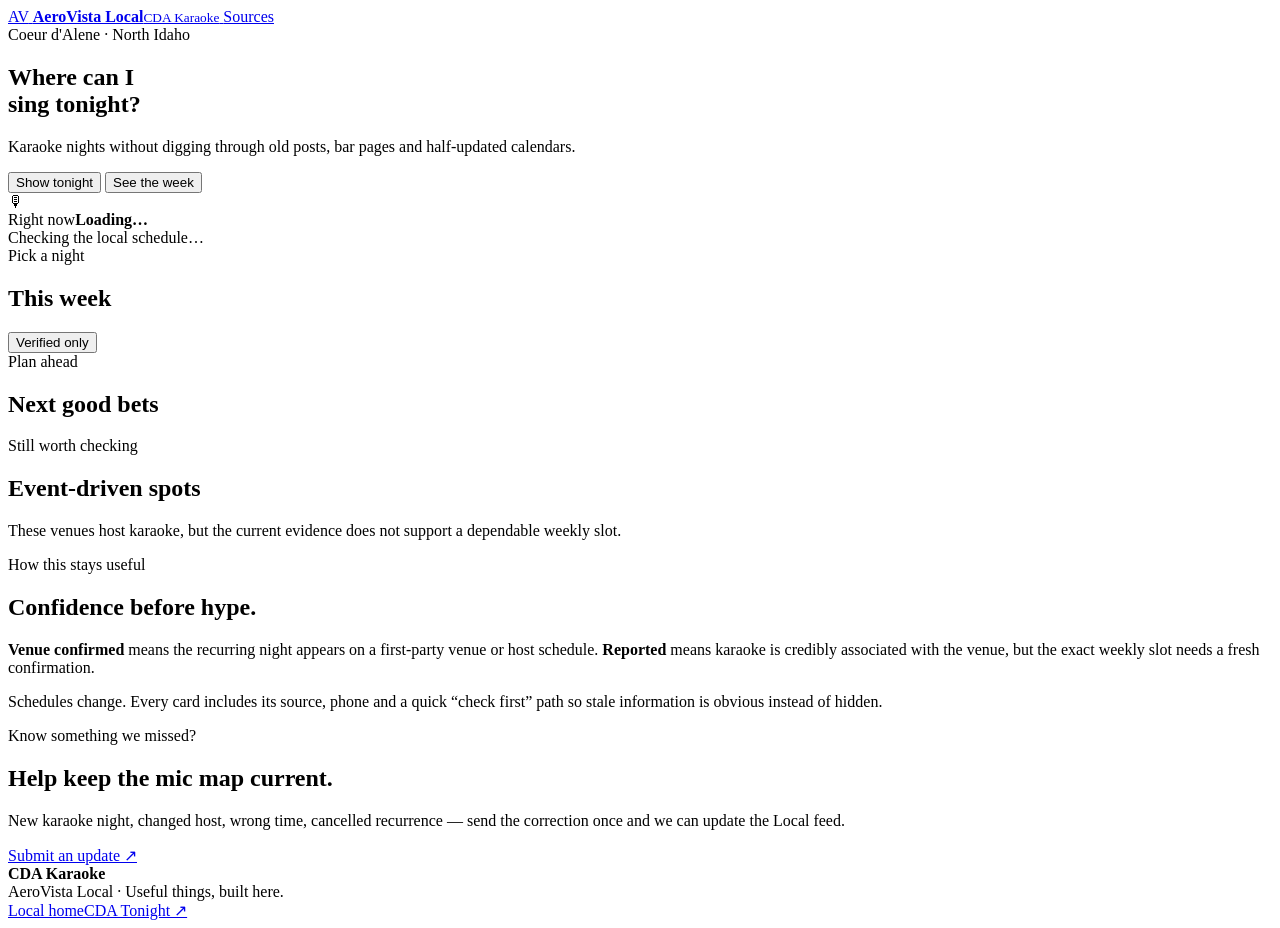
==== karaoke/index.html @ f9fd0b1c "feat(karaoke): add mobile-first app shell" ====
<!doctype html>
<html lang="en">
<head>
  <meta charset="utf-8" />
  <meta name="viewport" content="width=device-width,initial-scale=1,viewport-fit=cover" />
  <meta name="theme-color" content="#090615" />
  <meta name="description" content="CDA Karaoke — find karaoke tonight in Coeur d'Alene, with recurring nights, confidence labels and direct venue checks." />
  <meta property="og:title" content="CDA Karaoke — Find the mic tonight" />
  <meta property="og:description" content="A focused AeroVista Local guide to karaoke nights in Coeur d'Alene." />
  <meta property="og:type" content="website" />
  <link rel="manifest" href="manifest.webmanifest" />
  <link rel="icon" href="icon.svg" type="image/svg+xml" />
  <link rel="stylesheet" href="styles.css" />
  <title>CDA Karaoke — Find the mic tonight</title>
</head>
<body>
  <div class="ambient ambient-a" aria-hidden="true"></div>
  <div class="ambient ambient-b" aria-hidden="true"></div>

  <header class="topbar">
    <a class="brand" href="../" aria-label="AeroVista Local">
      <span class="brand-mark">AV</span>
      <span><strong>AeroVista Local</strong><small>CDA Karaoke</small></span>
    </a>
    <a class="quiet-link" href="#sources">Sources</a>
  </header>

  <main>
    <section class="hero">
      <div class="hero-copy">
        <div class="eyebrow"><span class="live-dot"></span> Coeur d'Alene · North Idaho</div>
        <h1>Where can I<br><span>sing tonight?</span></h1>
        <p class="lede">Karaoke nights without digging through old posts, bar pages and half-updated calendars.</p>
        <div class="hero-actions">
          <button id="jumpTonight" class="btn primary" type="button">Show tonight</button>
          <button id="jumpWeek" class="btn secondary" type="button">See the week</button>
        </div>
      </div>
      <div class="mic-stage" aria-hidden="true">
        <div class="mic-glow"></div>
        <div class="mic">🎙</div>
        <div class="stage-line"></div>
      </div>
    </section>

    <section class="status-strip" aria-live="polite">
      <div><span class="status-label">Right now</span><strong id="todayLabel">Loading…</strong></div>
      <div class="status-answer" id="todayAnswer">Checking the local schedule…</div>
    </section>

    <section class="section" id="schedule">
      <div class="section-head">
        <div><span class="eyebrow">Pick a night</span><h2>This week</h2></div>
        <button id="verifiedToggle" class="filter-toggle" type="button" aria-pressed="false">Verified only</button>
      </div>
      <div id="dayRail" class="day-rail" role="tablist" aria-label="Select a day"></div>
      <div id="selectedSummary" class="selected-summary"></div>
      <div id="eventList" class="event-list"></div>
    </section>

    <section class="section compact" id="up-next">
      <div class="section-head">
        <div><span class="eyebrow">Plan ahead</span><h2>Next good bets</h2></div>
      </div>
      <div id="nextList" class="next-grid"></div>
    </section>

    <section class="section compact">
      <div class="section-head">
        <div><span class="eyebrow">Still worth checking</span><h2>Event-driven spots</h2></div>
        <p class="section-note">These venues host karaoke, but the current evidence does not support a dependable weekly slot.</p>
      </div>
      <div id="watchList" class="watch-grid"></div>
    </section>

    <section class="trust-band" id="sources">
      <div>
        <span class="eyebrow">How this stays useful</span>
        <h2>Confidence before hype.</h2>
      </div>
      <div class="trust-copy">
        <p><strong>Venue confirmed</strong> means the recurring night appears on a first-party venue or host schedule. <strong>Reported</strong> means karaoke is credibly associated with the venue, but the exact weekly slot needs a fresh confirmation.</p>
        <p>Schedules change. Every card includes its source, phone and a quick “check first” path so stale information is obvious instead of hidden.</p>
      </div>
    </section>

    <section class="cta-band">
      <div><span class="eyebrow">Know something we missed?</span><h2>Help keep the mic map current.</h2><p>New karaoke night, changed host, wrong time, cancelled recurrence — send the correction once and we can update the Local feed.</p></div>
      <a class="btn primary" href="https://cdatonight.aerovista.us/submit" target="_blank" rel="noopener" data-umami-event="karaoke-submit-update">Submit an update ↗</a>
    </section>
  </main>

  <footer>
    <div><strong>CDA Karaoke</strong><br><span>AeroVista Local · Useful things, built here.</span></div>
    <div class="footer-links"><a href="../">Local home</a><a href="https://cdatonight.aerovista.us/" target="_blank" rel="noopener">CDA Tonight ↗</a></div>
  </footer>

  <script src="data.js"></script>
  <script src="app.js"></script>
</body>
</html>
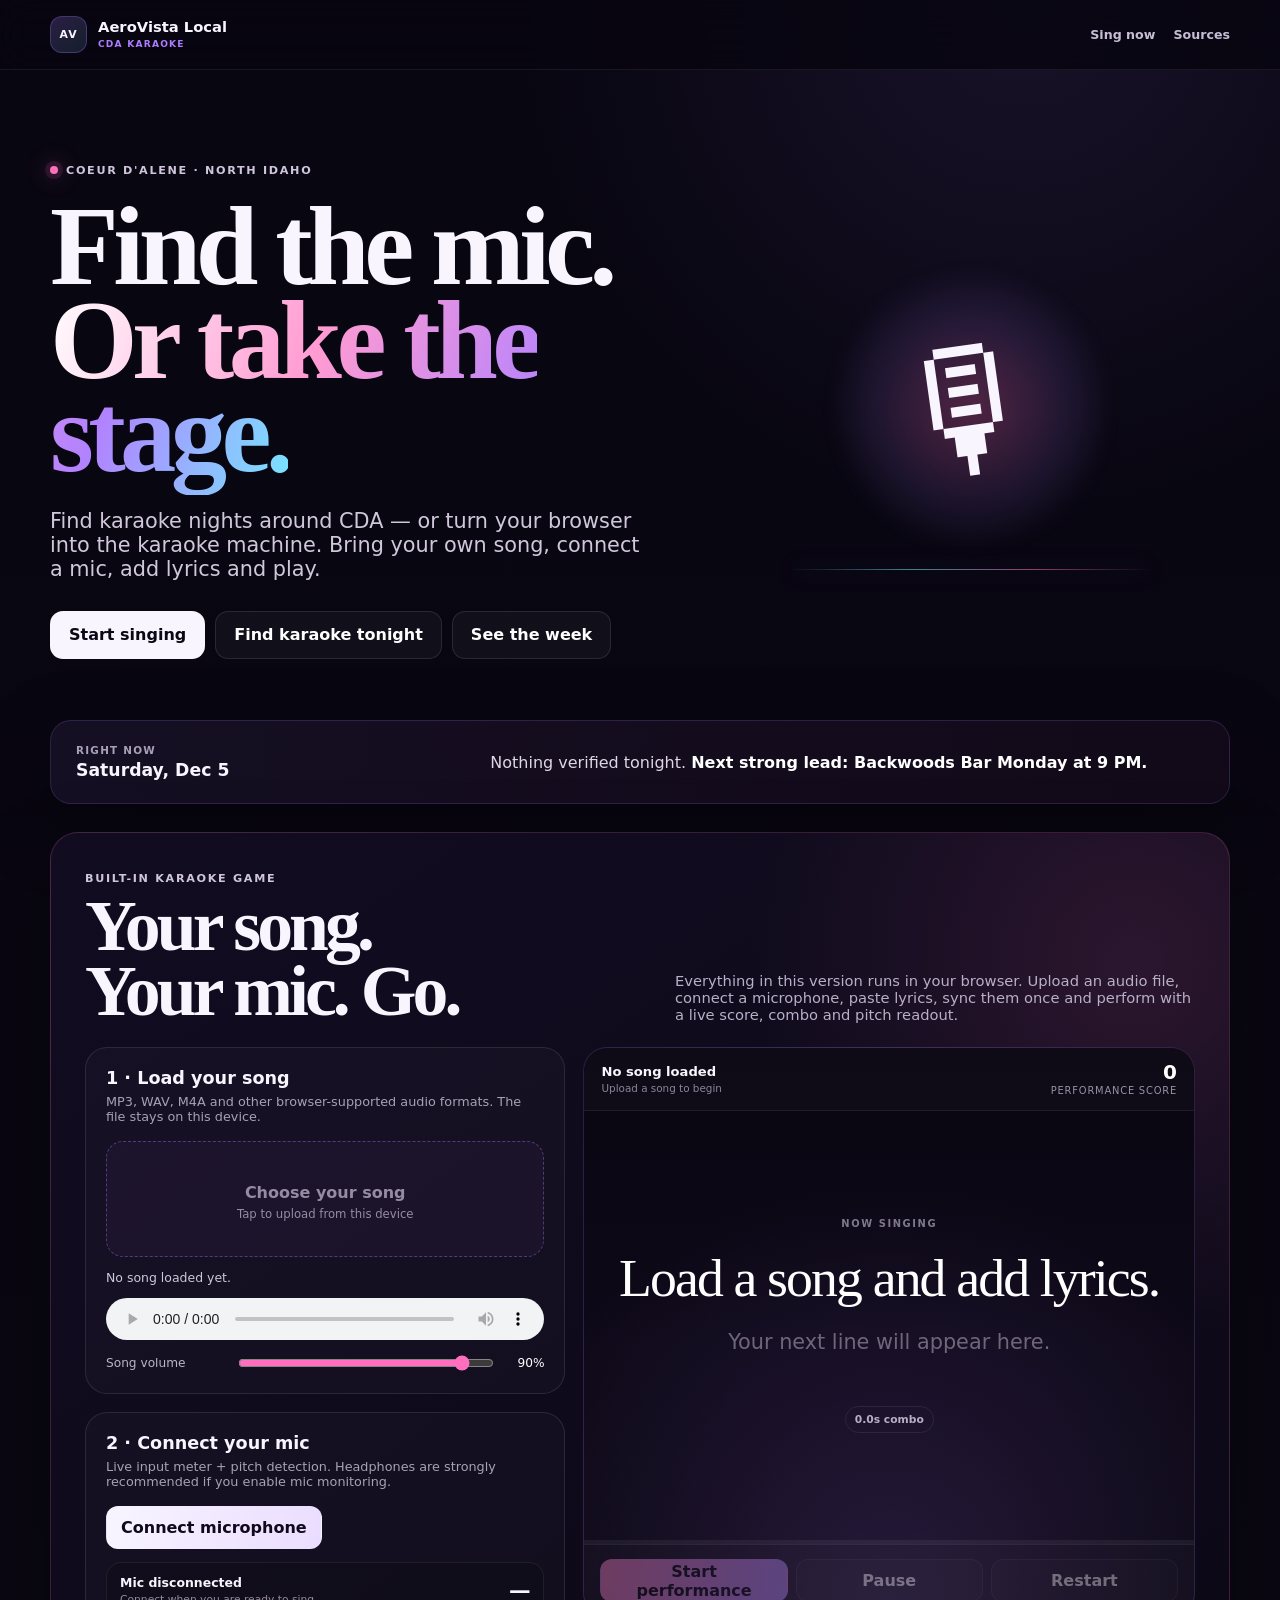
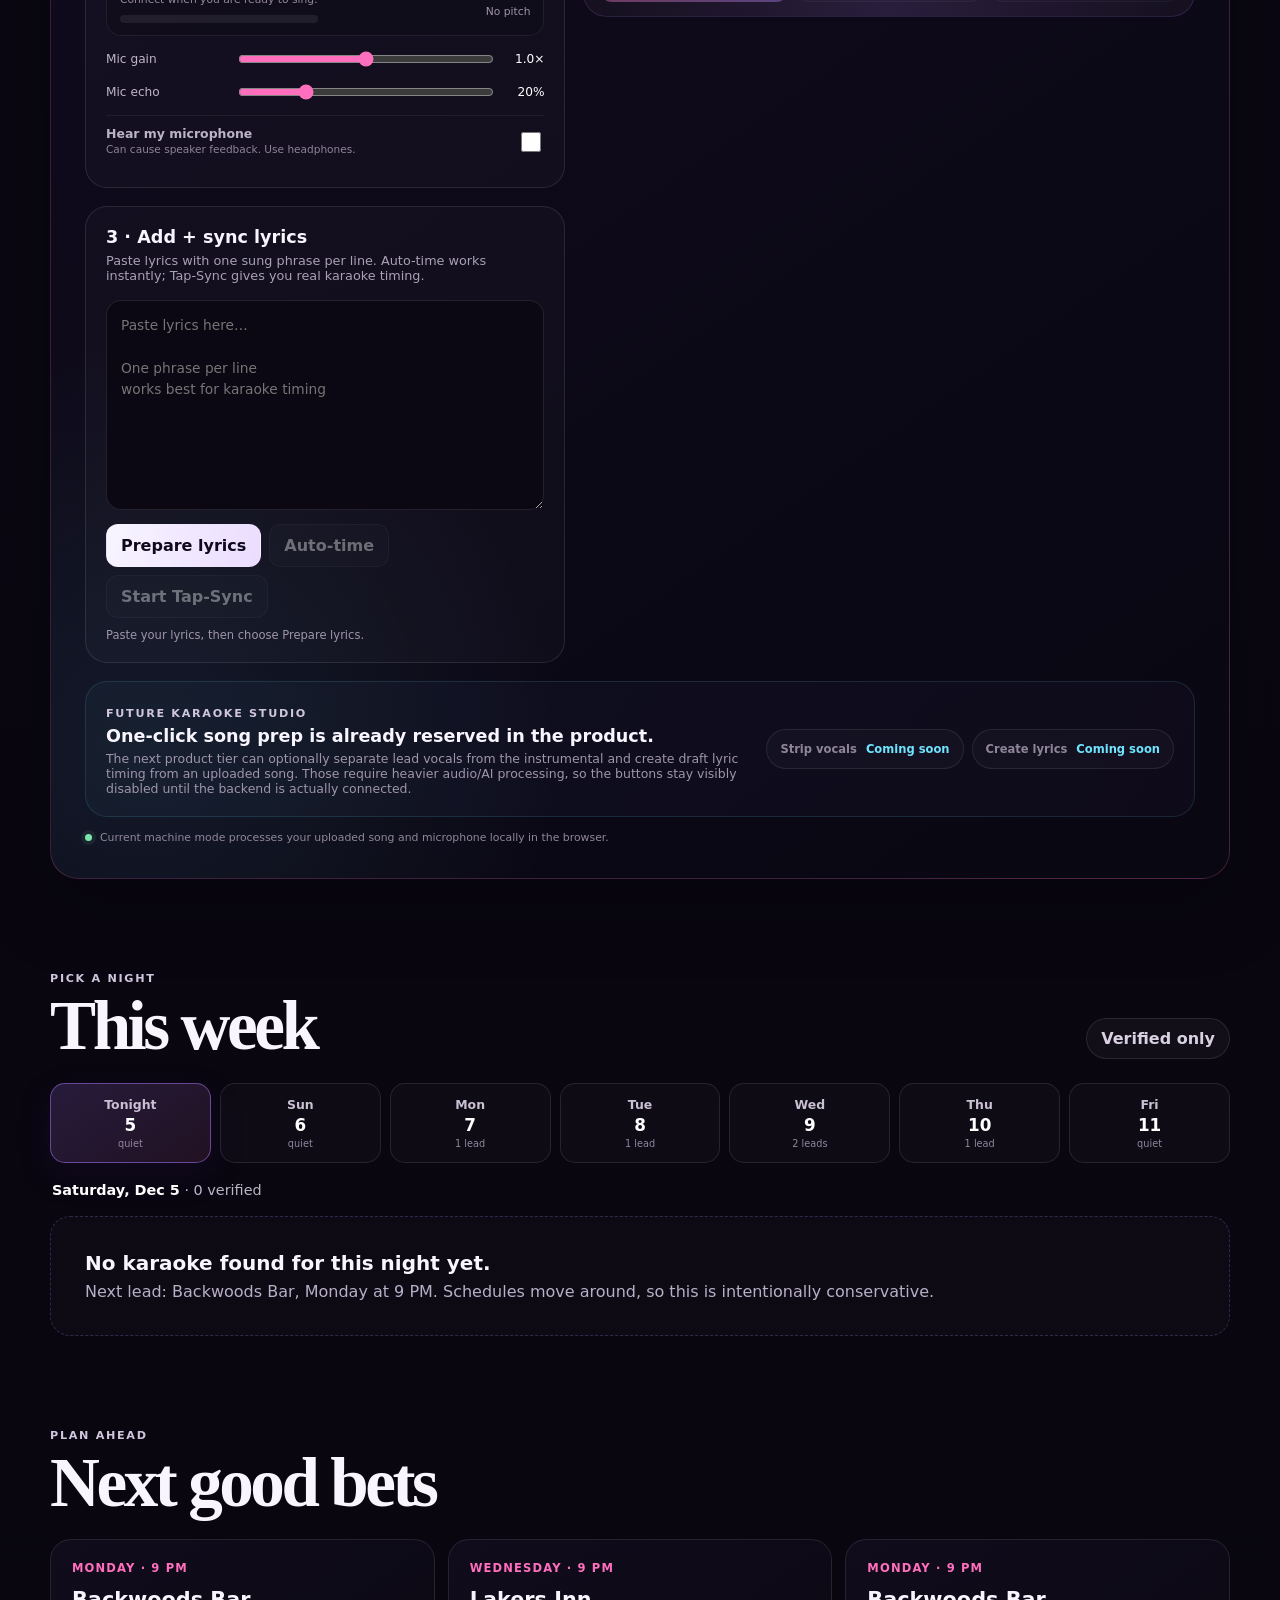
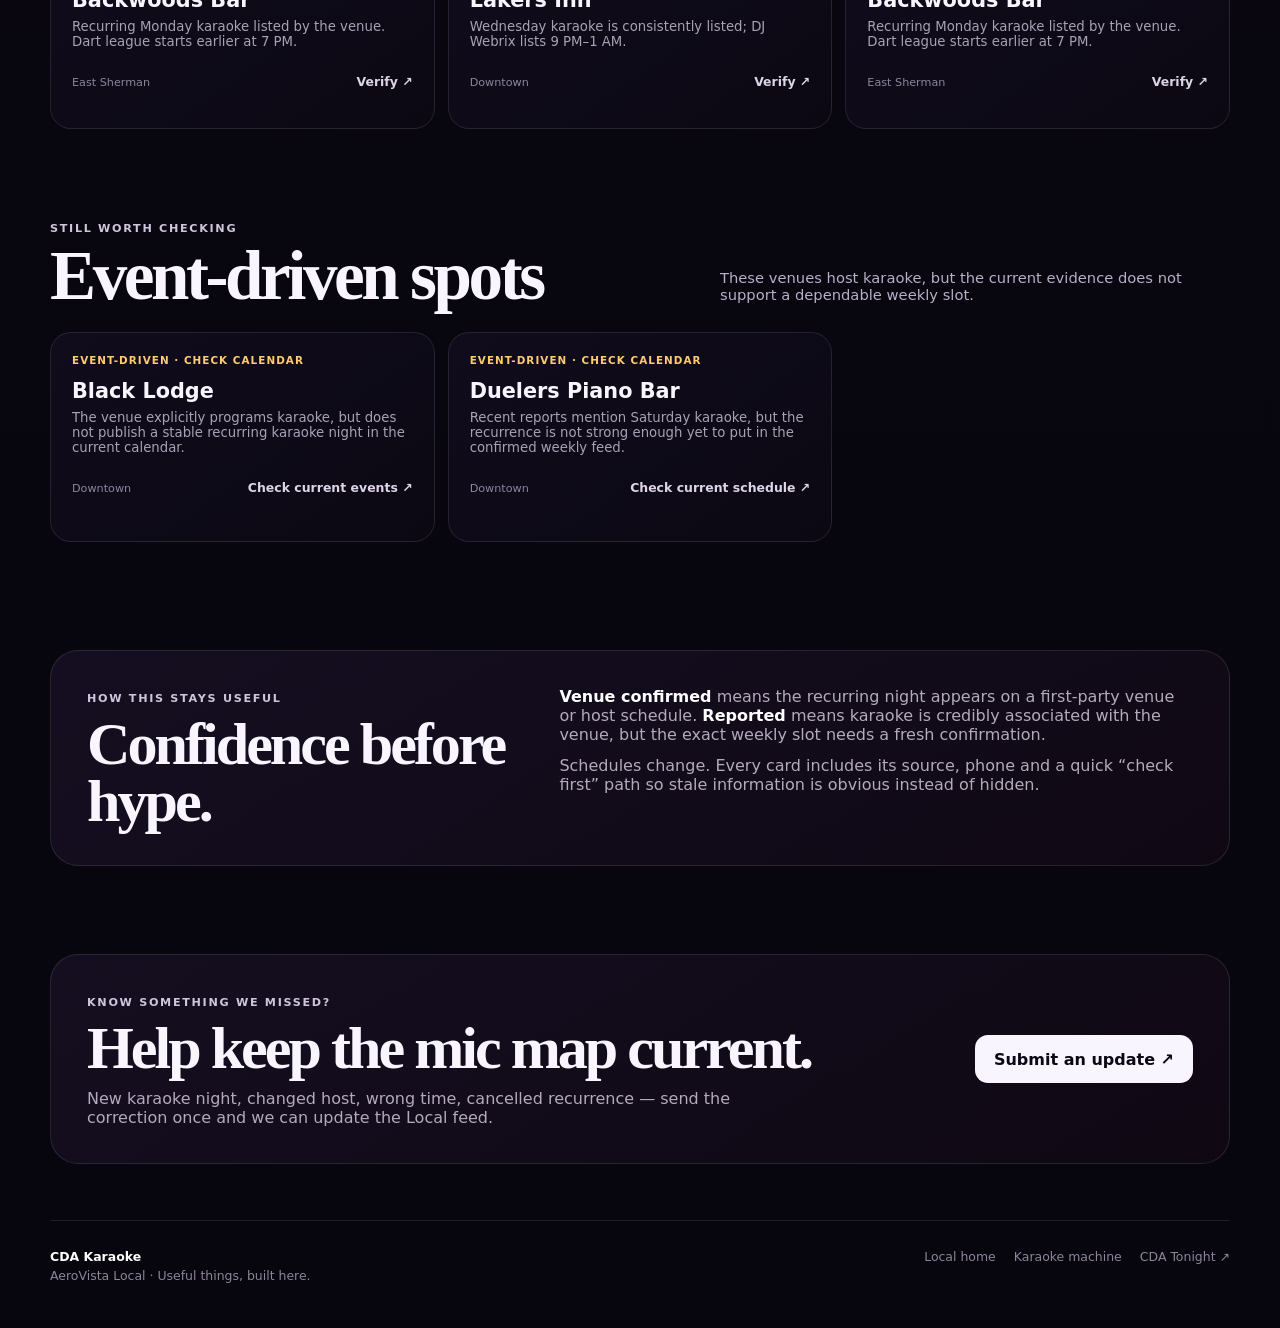
==== commit 2c18611a: "feat: upgrade CDA Karaoke with full karaoke machine game" ====
--- a/karaoke/index.html
+++ b/karaoke/index.html
@@ -4,14 +4,15 @@
   <meta charset="utf-8" />
   <meta name="viewport" content="width=device-width,initial-scale=1,viewport-fit=cover" />
   <meta name="theme-color" content="#090615" />
-  <meta name="description" content="CDA Karaoke — find karaoke tonight in Coeur d'Alene, with recurring nights, confidence labels and direct venue checks." />
-  <meta property="og:title" content="CDA Karaoke — Find the mic tonight" />
-  <meta property="og:description" content="A focused AeroVista Local guide to karaoke nights in Coeur d'Alene." />
+  <meta name="description" content="CDA Karaoke — find karaoke nights in Coeur d'Alene or run a real browser karaoke machine with mic support, your own song and synced lyrics." />
+  <meta property="og:title" content="CDA Karaoke — Find the mic or take the stage" />
+  <meta property="og:description" content="Find local karaoke nights or turn your browser into a karaoke machine with microphone support, song upload, lyrics and game scoring." />
   <meta property="og:type" content="website" />
   <link rel="manifest" href="manifest.webmanifest" />
   <link rel="icon" href="icon.svg" type="image/svg+xml" />
   <link rel="stylesheet" href="styles.css" />
-  <title>CDA Karaoke — Find the mic tonight</title>
+  <link rel="stylesheet" href="machine.css" />
+  <title>CDA Karaoke — Find the mic or take the stage</title>
 </head>
 <body>
   <div class="ambient ambient-a" aria-hidden="true"></div>
@@ -22,17 +23,18 @@
       <span class="brand-mark">AV</span>
       <span><strong>AeroVista Local</strong><small>CDA Karaoke</small></span>
     </a>
-    <a class="quiet-link" href="#sources">Sources</a>
+    <div class="footer-links"><a class="quiet-link" href="#karaokeMachine">Sing now</a><a class="quiet-link" href="#sources">Sources</a></div>
   </header>
 
   <main>
     <section class="hero">
       <div class="hero-copy">
         <div class="eyebrow"><span class="live-dot"></span> Coeur d'Alene · North Idaho</div>
-        <h1>Where can I<br><span>sing tonight?</span></h1>
-        <p class="lede">Karaoke nights without digging through old posts, bar pages and half-updated calendars.</p>
+        <h1>Find the mic.<br><span>Or take the stage.</span></h1>
+        <p class="lede">Find karaoke nights around CDA — or turn your browser into the karaoke machine. Bring your own song, connect a mic, add lyrics and play.</p>
         <div class="hero-actions">
-          <button id="jumpTonight" class="btn primary" type="button">Show tonight</button>
+          <a class="btn primary" href="#karaokeMachine" data-umami-event="karaoke-open-machine">Start singing</a>
+          <button id="jumpTonight" class="btn secondary" type="button">Find karaoke tonight</button>
           <button id="jumpWeek" class="btn secondary" type="button">See the week</button>
         </div>
       </div>
@@ -46,6 +48,92 @@
     <section class="status-strip" aria-live="polite">
       <div><span class="status-label">Right now</span><strong id="todayLabel">Loading…</strong></div>
       <div class="status-answer" id="todayAnswer">Checking the local schedule…</div>
+    </section>
+
+    <section class="machine-section" id="karaokeMachine">
+      <div class="machine-head">
+        <div><span class="eyebrow">Built-in karaoke game</span><h2>Your song.<br>Your mic. Go.</h2></div>
+        <p>Everything in this version runs in your browser. Upload an audio file, connect a microphone, paste lyrics, sync them once and perform with a live score, combo and pitch readout.</p>
+      </div>
+
+      <div class="machine-grid">
+        <section class="machine-panel" aria-labelledby="songSetupTitle">
+          <h3 id="songSetupTitle">1 · Load your song</h3>
+          <p class="panel-copy">MP3, WAV, M4A and other browser-supported audio formats. The file stays on this device.</p>
+          <div class="control-stack">
+            <label class="upload-zone">
+              <input id="songFile" type="file" accept="audio/*" />
+              <span><strong>Choose your song</strong><span>Tap to upload from this device</span></span>
+            </label>
+            <div id="songName" class="song-name">No song loaded yet.</div>
+            <audio id="karaokeAudio" class="machine-audio" controls preload="metadata"></audio>
+            <label class="range-row" for="songVolume"><span>Song volume</span><input id="songVolume" type="range" min="0" max="1" value="0.9" step="0.01" /><output id="songVolumeOut">90%</output></label>
+          </div>
+        </section>
+
+        <section class="karaoke-stage" aria-label="Karaoke stage">
+          <div class="stage-top">
+            <div class="stage-song"><strong id="stageSongName">No song loaded</strong><span id="stageSongMeta">Upload a song to begin</span></div>
+            <div class="score-box"><strong id="scoreValue">0</strong><span>performance score</span></div>
+          </div>
+          <div class="lyric-screen" aria-live="polite">
+            <div class="lyric-kicker">Now singing</div>
+            <p id="currentLyric" class="current-lyric">Load a song and add lyrics.</p>
+            <div id="nextLyric" class="next-lyric">Your next line will appear here.</div>
+            <div><span id="comboValue" class="combo-pill">0.0s combo</span></div>
+          </div>
+          <div class="stage-progress"><div id="stageProgressBar" class="stage-progress-bar"></div></div>
+          <div class="stage-controls">
+            <button id="startGame" class="machine-btn hot" type="button" disabled>Start performance</button>
+            <button id="pauseGame" class="machine-btn" type="button" disabled>Pause</button>
+            <button id="restartGame" class="machine-btn" type="button" disabled>Restart</button>
+          </div>
+        </section>
+
+        <section class="machine-panel" aria-labelledby="micSetupTitle">
+          <h3 id="micSetupTitle">2 · Connect your mic</h3>
+          <p class="panel-copy">Live input meter + pitch detection. Headphones are strongly recommended if you enable mic monitoring.</p>
+          <div class="control-stack">
+            <div class="mic-actions"><button id="micConnect" class="machine-btn primary" type="button">Connect microphone</button></div>
+            <div class="mic-status">
+              <div class="mic-status-main"><strong id="micState">Mic disconnected</strong><span id="micStateDetail">Connect when you are ready to sing.</span><div class="level-shell"><div id="micLevelBar" class="level-bar"></div></div></div>
+              <div class="pitch-readout"><strong id="pitchValue">—</strong><span id="noteValue">No pitch</span></div>
+            </div>
+            <label class="range-row" for="micGain"><span>Mic gain</span><input id="micGain" type="range" min="0" max="2" value="1" step="0.05" /><output id="micGainOut">1.0×</output></label>
+            <label class="range-row" for="echoAmount"><span>Mic echo</span><input id="echoAmount" type="range" min="0" max="0.8" value="0.2" step="0.01" /><output id="echoAmountOut">20%</output></label>
+            <label class="switch-row" for="monitorToggle"><span><strong>Hear my microphone</strong><br><span class="warning-note">Can cause speaker feedback. Use headphones.</span></span><input id="monitorToggle" type="checkbox" /></label>
+          </div>
+        </section>
+
+        <section class="machine-panel lyrics-panel" aria-labelledby="lyricsTitle">
+          <h3 id="lyricsTitle">3 · Add + sync lyrics</h3>
+          <p class="panel-copy">Paste lyrics with one sung phrase per line. Auto-time works instantly; Tap-Sync gives you real karaoke timing.</p>
+          <textarea id="lyricsInput" class="lyrics-input" spellcheck="false" placeholder="Paste lyrics here…&#10;&#10;One phrase per line&#10;works best for karaoke timing"></textarea>
+          <div class="lyrics-tools">
+            <button id="prepareLyrics" class="machine-btn primary" type="button">Prepare lyrics</button>
+            <button id="autoTimeLyrics" class="machine-btn" type="button" disabled>Auto-time</button>
+            <button id="startSync" class="machine-btn" type="button" disabled>Start Tap-Sync</button>
+          </div>
+          <div id="syncStatus" class="sync-status">Paste your lyrics, then choose Prepare lyrics.</div>
+          <div id="syncPad" class="sync-pad">
+            <div id="syncNow" class="sync-now">Waiting for lyric…</div>
+            <button id="tapSync" class="tap-btn" type="button">Tap when this line starts</button>
+          </div>
+        </section>
+      </div>
+
+      <div class="future-studio">
+        <div>
+          <span class="eyebrow">Future Karaoke Studio</span>
+          <h3>One-click song prep is already reserved in the product.</h3>
+          <p>The next product tier can optionally separate lead vocals from the instrumental and create draft lyric timing from an uploaded song. Those require heavier audio/AI processing, so the buttons stay visibly disabled until the backend is actually connected.</p>
+        </div>
+        <div class="future-actions">
+          <button class="future-chip" type="button" disabled>Strip vocals <span>Coming soon</span></button>
+          <button class="future-chip" type="button" disabled>Create lyrics <span>Coming soon</span></button>
+        </div>
+      </div>
+      <div class="privacy-line">Current machine mode processes your uploaded song and microphone locally in the browser.</div>
     </section>
 
     <section class="section" id="schedule">
@@ -74,10 +162,7 @@
     </section>
 
     <section class="trust-band" id="sources">
-      <div>
-        <span class="eyebrow">How this stays useful</span>
-        <h2>Confidence before hype.</h2>
-      </div>
+      <div><span class="eyebrow">How this stays useful</span><h2>Confidence before hype.</h2></div>
       <div class="trust-copy">
         <p><strong>Venue confirmed</strong> means the recurring night appears on a first-party venue or host schedule. <strong>Reported</strong> means karaoke is credibly associated with the venue, but the exact weekly slot needs a fresh confirmation.</p>
         <p>Schedules change. Every card includes its source, phone and a quick “check first” path so stale information is obvious instead of hidden.</p>
@@ -92,10 +177,11 @@
 
   <footer>
     <div><strong>CDA Karaoke</strong><br><span>AeroVista Local · Useful things, built here.</span></div>
-    <div class="footer-links"><a href="../">Local home</a><a href="https://cdatonight.aerovista.us/" target="_blank" rel="noopener">CDA Tonight ↗</a></div>
+    <div class="footer-links"><a href="../">Local home</a><a href="#karaokeMachine">Karaoke machine</a><a href="https://cdatonight.aerovista.us/" target="_blank" rel="noopener">CDA Tonight ↗</a></div>
   </footer>
 
   <script src="data.js"></script>
   <script src="app.js"></script>
+  <script src="machine.js"></script>
 </body>
 </html>
--- a/karaoke/styles.css
+++ b/karaoke/styles.css
@@ -0,0 +1,12 @@
+:root{
+  --bg:#080611;--panel:#100b1d;--panel2:#151025;--ink:#f8f5ff;--muted:#b8afc8;
+  --line:rgba(255,255,255,.10);--violet:#ad7cff;--pink:#ff6fbd;--cyan:#6fe4ff;
+  --green:#7be7ad;--amber:#ffcb70;--red:#ff827c;--max:1180px;--shadow:0 24px 70px rgba(0,0,0,.34)
+}
+*{box-sizing:border-box}html{scroll-behavior:smooth;background:var(--bg)}body{margin:0;color:var(--ink);background:radial-gradient(circle at 80% 0%,rgba(173,124,255,.10),transparent 32rem),linear-gradient(180deg,#080611,#0a0712 42%,#07050d);font-family:Inter,ui-sans-serif,system-ui,-apple-system,BlinkMacSystemFont,"Segoe UI",sans-serif;min-height:100vh}a{color:inherit;text-decoration:none}button{font:inherit}button,a{-webkit-tap-highlight-color:transparent}.ambient{position:fixed;pointer-events:none;filter:blur(70px);opacity:.26;z-index:-1}.ambient-a{width:340px;height:340px;border-radius:50%;background:#7e48ff;right:-110px;top:120px}.ambient-b{width:280px;height:280px;border-radius:50%;background:#ff4fa9;left:-120px;top:620px}
+.topbar{height:70px;position:sticky;top:0;z-index:50;display:flex;align-items:center;justify-content:space-between;gap:20px;padding:0 max(20px,calc((100vw - var(--max))/2));border-bottom:1px solid rgba(255,255,255,.07);background:rgba(8,6,17,.82);backdrop-filter:blur(18px)}.brand{display:flex;align-items:center;gap:11px}.brand-mark{width:37px;height:37px;border-radius:12px;display:grid;place-items:center;background:linear-gradient(145deg,rgba(173,124,255,.22),rgba(111,228,255,.12));border:1px solid rgba(173,124,255,.28);font-size:.68rem;font-weight:900;letter-spacing:.08em}.brand strong{display:block;line-height:1;font-size:.92rem}.brand small{display:block;color:var(--violet);margin-top:5px;text-transform:uppercase;letter-spacing:.13em;font-size:.57rem;font-weight:900}.quiet-link{font-size:.79rem;color:#c7bed6;font-weight:750}.quiet-link:hover{color:white}
+main,footer{width:min(calc(100% - 36px),var(--max));margin:auto}.hero{min-height:650px;display:grid;grid-template-columns:1.08fr .92fr;align-items:center;gap:54px;padding:82px 0 54px}.eyebrow{display:inline-flex;align-items:center;gap:8px;text-transform:uppercase;letter-spacing:.15em;font-size:.7rem;color:#cfc5dc;font-weight:900}.live-dot{width:8px;height:8px;border-radius:50%;background:var(--pink);box-shadow:0 0 0 5px rgba(255,111,189,.11),0 0 22px rgba(255,111,189,.8)}.hero h1,.section h2,.trust-band h2,.cta-band h2{font-family:Georgia,"Times New Roman",serif;font-weight:600;letter-spacing:-.05em}.hero h1{font-size:clamp(4.2rem,8.8vw,8.4rem);line-height:.83;margin:22px 0 28px}.hero h1 span{background:linear-gradient(110deg,#fff 0%,#ff9bd2 38%,#b282ff 72%,#77e5ff);background-clip:text;-webkit-background-clip:text;color:transparent}.lede{font-size:clamp(1.08rem,1.8vw,1.3rem);color:#d0c8da;max-width:620px;margin:0 0 30px}.hero-actions{display:flex;gap:10px;flex-wrap:wrap}.btn{min-height:48px;display:inline-flex;align-items:center;justify-content:center;padding:0 18px;border-radius:13px;font-weight:850;border:1px solid var(--line);cursor:pointer;transition:.2s transform,.2s border-color,.2s background}.btn:hover{transform:translateY(-2px)}.btn.primary{background:#f8f5ff;color:#0b0714;border-color:transparent}.btn.secondary{background:rgba(255,255,255,.04);color:white}.btn.secondary:hover{border-color:rgba(173,124,255,.5)}
+.mic-stage{min-height:430px;position:relative;display:grid;place-items:center}.mic-glow{position:absolute;width:280px;height:280px;border-radius:50%;background:radial-gradient(circle,rgba(255,111,189,.32),rgba(173,124,255,.12) 48%,transparent 72%);filter:blur(8px)}.mic{position:relative;font-size:10rem;transform:rotate(-8deg);filter:drop-shadow(0 30px 45px rgba(0,0,0,.45));animation:float 5s ease-in-out infinite}.stage-line{position:absolute;bottom:54px;width:70%;height:1px;background:linear-gradient(90deg,transparent,rgba(111,228,255,.55),rgba(255,111,189,.55),transparent);box-shadow:0 0 25px rgba(173,124,255,.4)}@keyframes float{50%{transform:translateY(-12px) rotate(-5deg)}}
+.status-strip{display:grid;grid-template-columns:.7fr 1.3fr;align-items:center;gap:30px;padding:23px 25px;border:1px solid rgba(173,124,255,.18);border-radius:21px;background:linear-gradient(100deg,rgba(173,124,255,.08),rgba(255,111,189,.04));box-shadow:var(--shadow)}.status-label{display:block;color:#a99fb9;text-transform:uppercase;letter-spacing:.12em;font-size:.65rem;font-weight:900;margin-bottom:4px}.status-strip strong{font-size:1.08rem}.status-answer{font-size:1rem;color:#ded7e5}.status-answer b{color:white}.section{padding:88px 0 20px}.section.compact{padding-top:68px}.section-head{display:flex;align-items:end;justify-content:space-between;gap:36px;margin-bottom:24px}.section h2{font-size:clamp(2.8rem,5.4vw,5rem);line-height:.93;margin:8px 0 0}.section-note{color:var(--muted);max-width:510px;margin:0 0 5px;font-size:.92rem}.filter-toggle{border:1px solid var(--line);background:rgba(255,255,255,.035);color:#d9d1e1;border-radius:999px;padding:10px 14px;font-weight:800;cursor:pointer}.filter-toggle[aria-pressed="true"]{color:#090611;background:var(--green);border-color:transparent}.day-rail{display:grid;grid-template-columns:repeat(7,1fr);gap:9px;margin:0 0 19px}.day-btn{padding:13px 8px;border:1px solid var(--line);border-radius:15px;background:rgba(255,255,255,.025);color:#c9c0d3;cursor:pointer;text-align:center;transition:.18s transform,.18s background,.18s border-color}.day-btn:hover{transform:translateY(-2px);border-color:rgba(173,124,255,.35)}.day-btn strong{display:block;font-size:.78rem}.day-btn span{display:block;font-size:1.05rem;font-weight:900;margin-top:3px;color:white}.day-btn small{display:block;font-size:.61rem;margin-top:3px;color:#91869f}.day-btn.active{background:linear-gradient(145deg,rgba(173,124,255,.18),rgba(255,111,189,.10));border-color:rgba(173,124,255,.5);box-shadow:0 12px 32px rgba(45,20,80,.22)}.selected-summary{color:#bdb4c8;margin:14px 2px 18px;font-size:.9rem}.selected-summary strong{color:white}.event-list{display:grid;gap:13px}.event-card{display:grid;grid-template-columns:118px 1fr auto;gap:23px;align-items:center;border:1px solid var(--line);border-radius:22px;padding:21px;background:linear-gradient(145deg,rgba(20,15,35,.95),rgba(11,8,20,.96));box-shadow:0 16px 38px rgba(0,0,0,.18)}.event-time{border-right:1px solid var(--line);padding-right:20px}.event-time strong{display:block;font-size:1.45rem;letter-spacing:-.03em}.event-time span{display:block;color:#9389a1;font-size:.73rem;margin-top:4px}.event-main h3{margin:0;font-size:1.35rem;letter-spacing:-.025em}.event-main .meta{color:#a99fb8;font-size:.8rem;margin:5px 0 10px}.tags{display:flex;gap:6px;flex-wrap:wrap}.tag{border:1px solid rgba(255,255,255,.09);border-radius:999px;padding:5px 8px;font-size:.65rem;color:#c9c0d4;background:rgba(255,255,255,.025)}.confidence{display:inline-flex;align-items:center;gap:6px;font-size:.66rem;font-weight:900;text-transform:uppercase;letter-spacing:.09em;margin-bottom:7px}.confidence:before{content:"";width:7px;height:7px;border-radius:50%;background:currentColor}.confidence.verified{color:var(--green)}.confidence.reported{color:var(--amber)}.event-side{display:flex;align-items:center;gap:8px}.icon-btn{width:43px;height:43px;border-radius:50%;display:grid;place-items:center;border:1px solid var(--line);background:rgba(255,255,255,.03);font-size:1rem}.icon-btn:hover{border-color:rgba(111,228,255,.42)}.details{grid-column:2 / 4;border-top:1px solid rgba(255,255,255,.07);padding-top:14px;margin-top:-4px;color:#ada4b8;font-size:.82rem;display:none}.event-card.open .details{display:grid;grid-template-columns:1.5fr 1fr;gap:22px}.details p{margin:0}.detail-links{display:flex;gap:12px;justify-content:flex-end;align-items:start;flex-wrap:wrap}.detail-links a{font-weight:800;color:#ddd3ea}.detail-links a:hover{color:white;text-decoration:underline}.empty-state{padding:34px;border:1px dashed rgba(173,124,255,.25);border-radius:20px;background:rgba(255,255,255,.018)}.empty-state strong{display:block;font-size:1.25rem;margin-bottom:7px}.empty-state p{color:var(--muted);margin:0}.next-grid,.watch-grid{display:grid;grid-template-columns:repeat(3,1fr);gap:13px}.mini-card,.watch-card{border:1px solid var(--line);border-radius:21px;padding:21px;background:linear-gradient(145deg,#100c1c,#0b0813);min-height:190px}.mini-card .when{color:var(--pink);font-weight:900;font-size:.72rem;text-transform:uppercase;letter-spacing:.1em}.mini-card h3,.watch-card h3{font-size:1.3rem;margin:13px 0 7px}.mini-card p,.watch-card p{color:#aaa1b6;font-size:.83rem;margin:0}.mini-card .mini-bottom,.watch-card .mini-bottom{display:flex;justify-content:space-between;align-items:end;gap:15px;margin-top:25px}.mini-bottom span{color:#8f849d;font-size:.7rem}.mini-bottom a{font-weight:900;font-size:.78rem;color:#ddd4e7}.watch-card{min-height:210px}.watch-card .watch-label{font-size:.65rem;text-transform:uppercase;letter-spacing:.1em;color:var(--amber);font-weight:900}.trust-band,.cta-band{margin-top:88px;border:1px solid var(--line);border-radius:28px;background:linear-gradient(145deg,rgba(173,124,255,.08),rgba(255,111,189,.035));padding:36px;display:grid;grid-template-columns:.8fr 1.2fr;gap:50px}.trust-band h2,.cta-band h2{font-size:clamp(2.5rem,4.7vw,4.3rem);line-height:.94;margin:10px 0 0}.trust-copy p,.cta-band p{color:#b4aabd;margin:0 0 12px}.trust-copy strong{color:white}.cta-band{align-items:center;margin-bottom:56px}.cta-band{grid-template-columns:1fr auto}.cta-band p{max-width:720px;margin:12px 0 0}footer{border-top:1px solid var(--line);padding:28px 0 45px;display:flex;justify-content:space-between;gap:30px;color:#8e849a;font-size:.78rem}footer strong{color:white}footer span{display:inline-block;margin-top:4px}.footer-links{display:flex;gap:18px}.footer-links a:hover{color:white}
+@media(max-width:850px){main,footer{width:min(calc(100% - 26px),var(--max))}.topbar{padding:0 15px}.hero{grid-template-columns:1fr;min-height:auto;padding:68px 0 35px}.mic-stage{position:absolute;right:3vw;top:102px;min-height:0;opacity:.16;z-index:-1}.mic{font-size:8rem}.mic-glow,.stage-line{display:none}.hero h1{font-size:clamp(4rem,18vw,6.3rem)}.status-strip{grid-template-columns:1fr;gap:11px}.section{padding-top:70px}.section-head{align-items:start}.day-rail{display:flex;overflow-x:auto;padding-bottom:5px;scrollbar-width:none}.day-rail::-webkit-scrollbar{display:none}.day-btn{min-width:76px}.event-card{grid-template-columns:90px 1fr;gap:17px}.event-side{grid-column:1 / 3;justify-content:flex-end;border-top:1px solid rgba(255,255,255,.06);padding-top:12px}.details{grid-column:1 / 3}.event-card.open .details{grid-template-columns:1fr}.detail-links{justify-content:flex-start}.next-grid,.watch-grid{grid-template-columns:1fr 1fr}.trust-band,.cta-band{grid-template-columns:1fr;gap:24px}.cta-band .btn{width:100%}}
+@media(max-width:560px){.topbar{height:64px}.hero{padding-top:55px}.hero h1{font-size:17vw}.lede{font-size:1rem}.hero-actions .btn{flex:1}.section-head{display:block}.filter-toggle{margin-top:16px}.section h2{font-size:3.25rem}.event-card{grid-template-columns:76px 1fr;padding:17px;gap:14px}.event-time{padding-right:12px}.event-time strong{font-size:1.18rem}.next-grid,.watch-grid{grid-template-columns:1fr}.trust-band,.cta-band{padding:24px}.trust-band h2,.cta-band h2{font-size:2.8rem}footer{display:block}.footer-links{margin-top:16px}}
--- a/karaoke/machine.css
+++ b/karaoke/machine.css
@@ -0,0 +1,6 @@
+.machine-section{margin-top:28px;padding:34px;border:1px solid rgba(255,111,189,.2);border-radius:28px;background:radial-gradient(circle at 92% 8%,rgba(255,111,189,.12),transparent 24rem),radial-gradient(circle at 8% 92%,rgba(111,228,255,.08),transparent 26rem),linear-gradient(145deg,rgba(18,12,33,.98),rgba(9,7,18,.99));box-shadow:var(--shadow)}
+.machine-head{display:flex;justify-content:space-between;align-items:end;gap:30px;margin-bottom:24px}.machine-head h2{font-family:Georgia,"Times New Roman",serif;font-size:clamp(2.8rem,5.6vw,5.2rem);line-height:.9;letter-spacing:-.055em;margin:8px 0 0}.machine-head p{max-width:520px;margin:0;color:var(--muted);font-size:.92rem}.machine-grid{display:grid;grid-template-columns:.88fr 1.12fr;gap:18px;align-items:start}.machine-panel{border:1px solid var(--line);border-radius:22px;background:rgba(255,255,255,.025);padding:20px;min-width:0}.machine-panel h3{margin:0 0 6px;font-size:1.1rem}.panel-copy{margin:0 0 17px;color:#a9a0b5;font-size:.8rem}.control-stack{display:grid;gap:13px}.upload-zone{position:relative;display:grid;place-items:center;min-height:116px;border:1px dashed rgba(173,124,255,.38);border-radius:17px;background:rgba(173,124,255,.045);padding:20px;text-align:center;cursor:pointer}.upload-zone:hover{border-color:rgba(255,111,189,.52)}.upload-zone input{position:absolute;inset:0;opacity:0;cursor:pointer}.upload-zone strong{display:block;font-size:1rem}.upload-zone span{display:block;color:#958ba3;font-size:.73rem;margin-top:5px}.song-name{font-size:.78rem;color:#cfc6d9;white-space:nowrap;overflow:hidden;text-overflow:ellipsis}.machine-audio{width:100%;height:42px}.range-row{display:grid;grid-template-columns:120px 1fr 42px;gap:10px;align-items:center;font-size:.76rem;color:#bdb4c8}.range-row input{width:100%;accent-color:var(--pink)}.range-row output{text-align:right;color:white;font-variant-numeric:tabular-nums}.mic-actions{display:flex;gap:9px;flex-wrap:wrap}.machine-btn{min-height:43px;border-radius:12px;border:1px solid var(--line);background:rgba(255,255,255,.035);color:white;padding:0 14px;font-weight:850;cursor:pointer}.machine-btn:hover{border-color:rgba(173,124,255,.48)}.machine-btn.primary{background:linear-gradient(110deg,#f8f5ff,#eadcff);color:#10091b;border-color:transparent}.machine-btn.hot{background:linear-gradient(110deg,#ff84c7,#b58aff);color:#12091b;border-color:transparent}.machine-btn:disabled{opacity:.38;cursor:not-allowed}.mic-status{display:flex;align-items:center;justify-content:space-between;gap:12px;border:1px solid rgba(255,255,255,.07);border-radius:15px;padding:12px 13px;background:rgba(0,0,0,.13)}.mic-status-main{min-width:0}.mic-status-main strong{display:block;font-size:.78rem}.mic-status-main span{display:block;color:#94899f;font-size:.67rem;margin-top:3px}.level-shell{height:8px;border-radius:999px;background:rgba(255,255,255,.07);overflow:hidden;margin-top:9px}.level-bar{width:0;height:100%;border-radius:inherit;background:linear-gradient(90deg,var(--cyan),var(--green),var(--pink));transition:width .08s linear}.pitch-readout{text-align:right;min-width:82px}.pitch-readout strong{display:block;font-size:1.35rem;line-height:1}.pitch-readout span{display:block;color:#9f94aa;font-size:.67rem;margin-top:3px}.switch-row{display:flex;align-items:center;justify-content:space-between;gap:14px;padding:10px 0;border-top:1px solid rgba(255,255,255,.06);font-size:.78rem;color:#bcb3c6}.switch-row input{width:20px;height:20px;accent-color:var(--pink)}.warning-note{font-size:.66rem;color:#8f839a;line-height:1.45}.lyrics-panel{grid-column:1 / 2}.lyrics-input{width:100%;min-height:210px;resize:vertical;border:1px solid var(--line);border-radius:15px;background:#0b0813;color:white;padding:14px;font:inherit;font-size:.86rem;line-height:1.55;outline:none}.lyrics-input:focus{border-color:rgba(173,124,255,.55);box-shadow:0 0 0 3px rgba(173,124,255,.08)}.lyrics-tools{display:flex;gap:8px;flex-wrap:wrap;margin-top:10px}.sync-status{margin-top:10px;color:#9f95aa;font-size:.72rem}.sync-pad{display:none;margin-top:13px;border:1px solid rgba(111,228,255,.16);border-radius:16px;padding:13px;background:rgba(111,228,255,.035)}.sync-pad.active{display:block}.sync-now{font-size:.76rem;color:#b9afc3;margin-bottom:9px}.sync-now strong{color:white}.tap-btn{width:100%;min-height:72px;border:1px solid rgba(111,228,255,.38);border-radius:15px;background:linear-gradient(110deg,rgba(111,228,255,.12),rgba(255,111,189,.1));color:white;font-weight:900;font-size:1.05rem;cursor:pointer}.tap-btn:active{transform:scale(.99)}
+.karaoke-stage{grid-column:2 / 3;grid-row:1 / span 2;min-height:570px;display:flex;flex-direction:column;border:1px solid rgba(173,124,255,.2);border-radius:24px;overflow:hidden;background:radial-gradient(circle at 50% 100%,rgba(173,124,255,.18),transparent 27rem),linear-gradient(180deg,#090611,#0d0817 52%,#08050e)}.stage-top{display:flex;justify-content:space-between;gap:16px;align-items:center;padding:14px 17px;border-bottom:1px solid rgba(255,255,255,.07);background:rgba(255,255,255,.02)}.stage-song{min-width:0}.stage-song strong{display:block;white-space:nowrap;overflow:hidden;text-overflow:ellipsis;font-size:.82rem}.stage-song span{display:block;color:#8f849b;font-size:.65rem;margin-top:3px}.score-box{text-align:right}.score-box strong{display:block;font-size:1.25rem;line-height:1;color:#fff}.score-box span{display:block;color:#9a8fa6;font-size:.62rem;text-transform:uppercase;letter-spacing:.08em;margin-top:3px}.lyric-screen{flex:1;display:grid;align-content:center;gap:22px;padding:48px 34px;text-align:center;position:relative}.lyric-kicker{text-transform:uppercase;letter-spacing:.16em;color:#81778c;font-weight:900;font-size:.62rem}.current-lyric{font-family:Georgia,"Times New Roman",serif;font-size:clamp(2rem,4.2vw,4.2rem);line-height:1.02;letter-spacing:-.035em;margin:0;color:#fff;text-wrap:balance}.current-lyric.active{background:linear-gradient(110deg,#fff,#ff9bd2 45%,#8ce8ff);background-clip:text;-webkit-background-clip:text;color:transparent}.next-lyric{font-size:clamp(1rem,1.8vw,1.3rem);line-height:1.35;color:#6f6679;min-height:2.7em}.stage-progress{height:4px;background:rgba(255,255,255,.06);overflow:hidden}.stage-progress-bar{height:100%;width:0;background:linear-gradient(90deg,var(--pink),var(--violet),var(--cyan));transition:width .12s linear}.stage-controls{display:flex;gap:8px;flex-wrap:wrap;padding:14px 16px;border-top:1px solid rgba(255,255,255,.07);background:rgba(255,255,255,.015)}.stage-controls .machine-btn{flex:1;min-width:110px}.combo-pill{display:inline-flex;align-items:center;gap:6px;border:1px solid rgba(255,255,255,.08);border-radius:999px;padding:6px 9px;color:#b9afc5;font-size:.67rem;font-weight:900}.combo-pill.hot{color:#ffb5db;border-color:rgba(255,111,189,.26);background:rgba(255,111,189,.06)}
+.future-studio{margin-top:18px;border:1px solid rgba(111,228,255,.13);border-radius:22px;padding:20px;background:linear-gradient(120deg,rgba(111,228,255,.035),rgba(173,124,255,.035));display:grid;grid-template-columns:1fr auto;gap:20px;align-items:center}.future-studio h3{margin:5px 0 5px;font-size:1.1rem}.future-studio p{margin:0;color:#9f95aa;font-size:.78rem;max-width:690px}.future-actions{display:flex;gap:8px;flex-wrap:wrap}.future-chip{min-height:40px;border-radius:999px;border:1px solid rgba(255,255,255,.09);padding:0 13px;background:rgba(255,255,255,.025);color:#8f8599;font-weight:800;font-size:.72rem}.future-chip:disabled{cursor:not-allowed}.future-chip span{color:var(--cyan);margin-left:5px}.privacy-line{display:flex;align-items:center;gap:8px;margin-top:14px;color:#91869c;font-size:.68rem}.privacy-line:before{content:"";width:7px;height:7px;border-radius:50%;background:var(--green);box-shadow:0 0 0 4px rgba(123,231,173,.08)}
+@media(max-width:900px){.machine-section{padding:25px}.machine-head{display:block}.machine-head p{margin-top:14px}.machine-grid{grid-template-columns:1fr}.karaoke-stage{grid-column:1;grid-row:auto;min-height:500px}.lyrics-panel{grid-column:1}.future-studio{grid-template-columns:1fr}.future-actions{justify-content:flex-start}}
+@media(max-width:560px){.machine-section{padding:18px;border-radius:22px}.machine-panel{padding:15px}.range-row{grid-template-columns:92px 1fr 36px}.lyric-screen{padding:36px 18px}.current-lyric{font-size:2.25rem}.stage-controls .machine-btn{min-width:100%}.future-actions{display:grid}.future-chip{width:100%}}
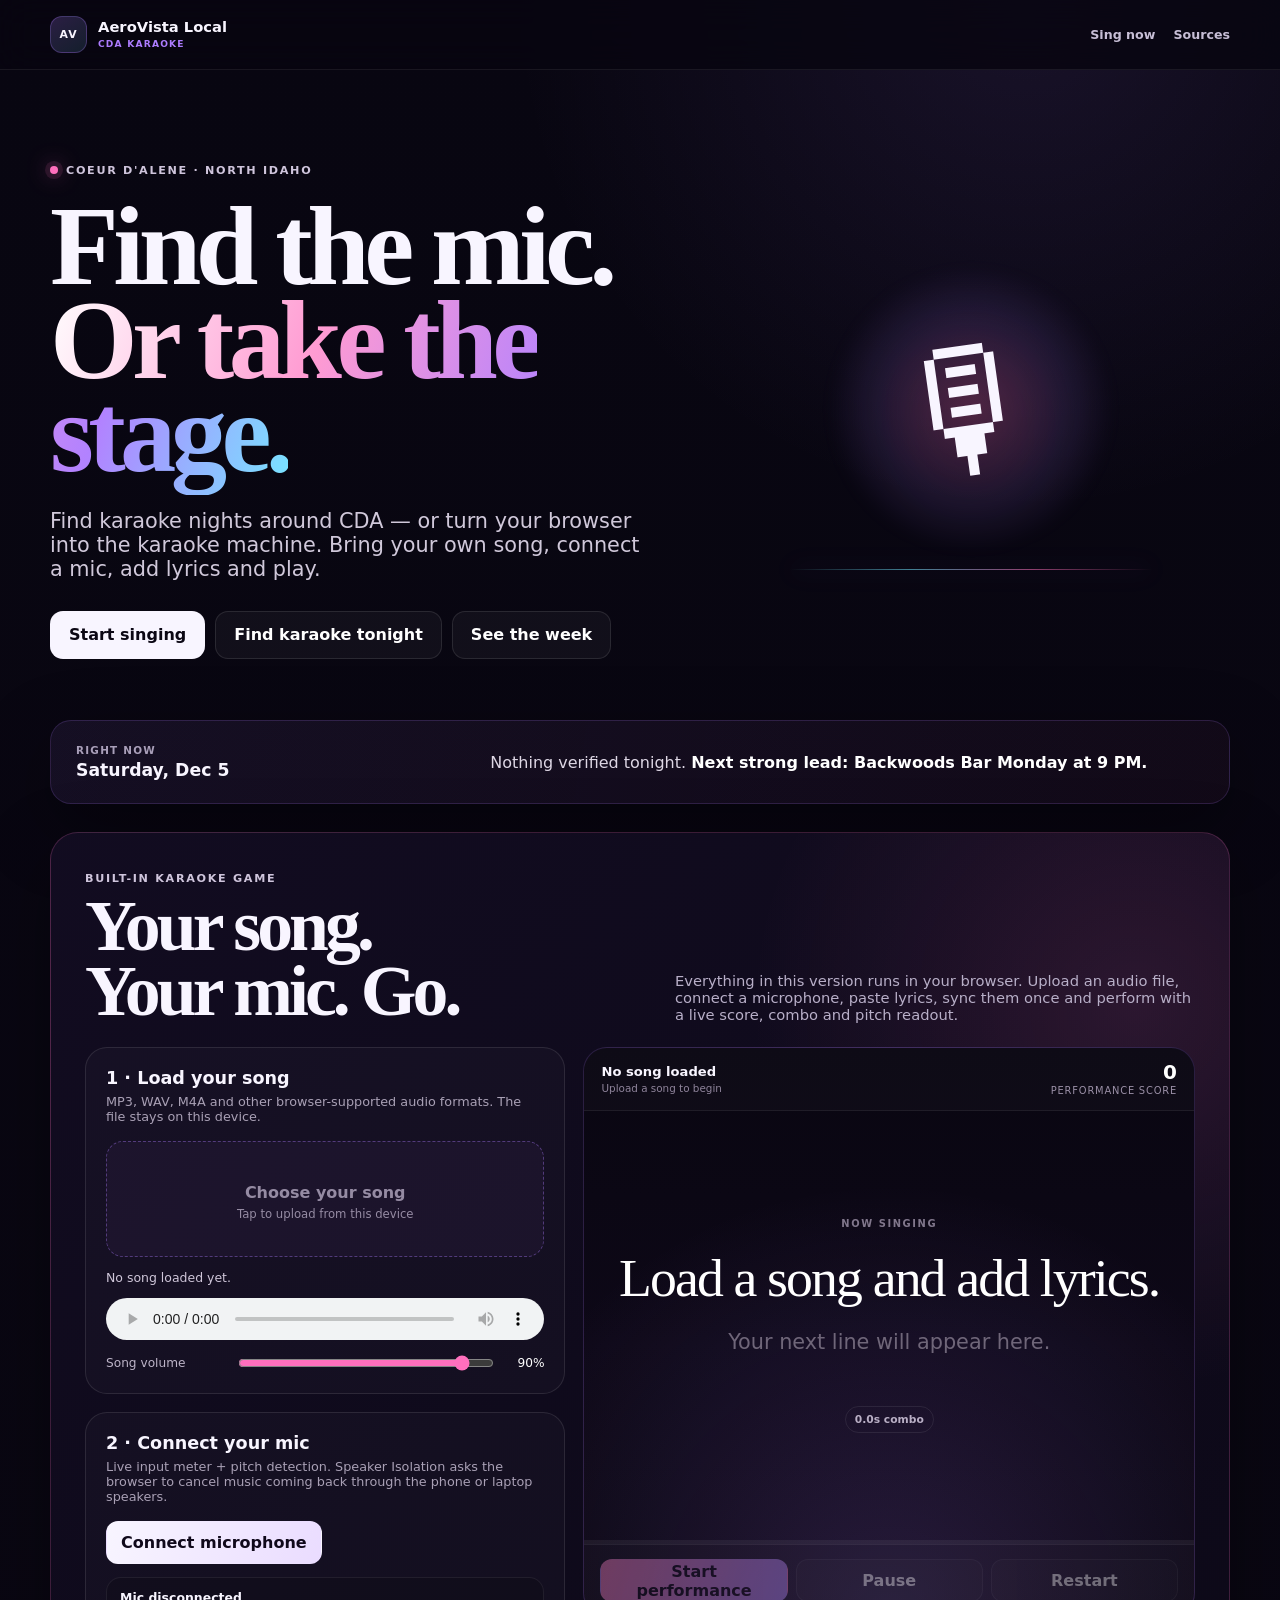
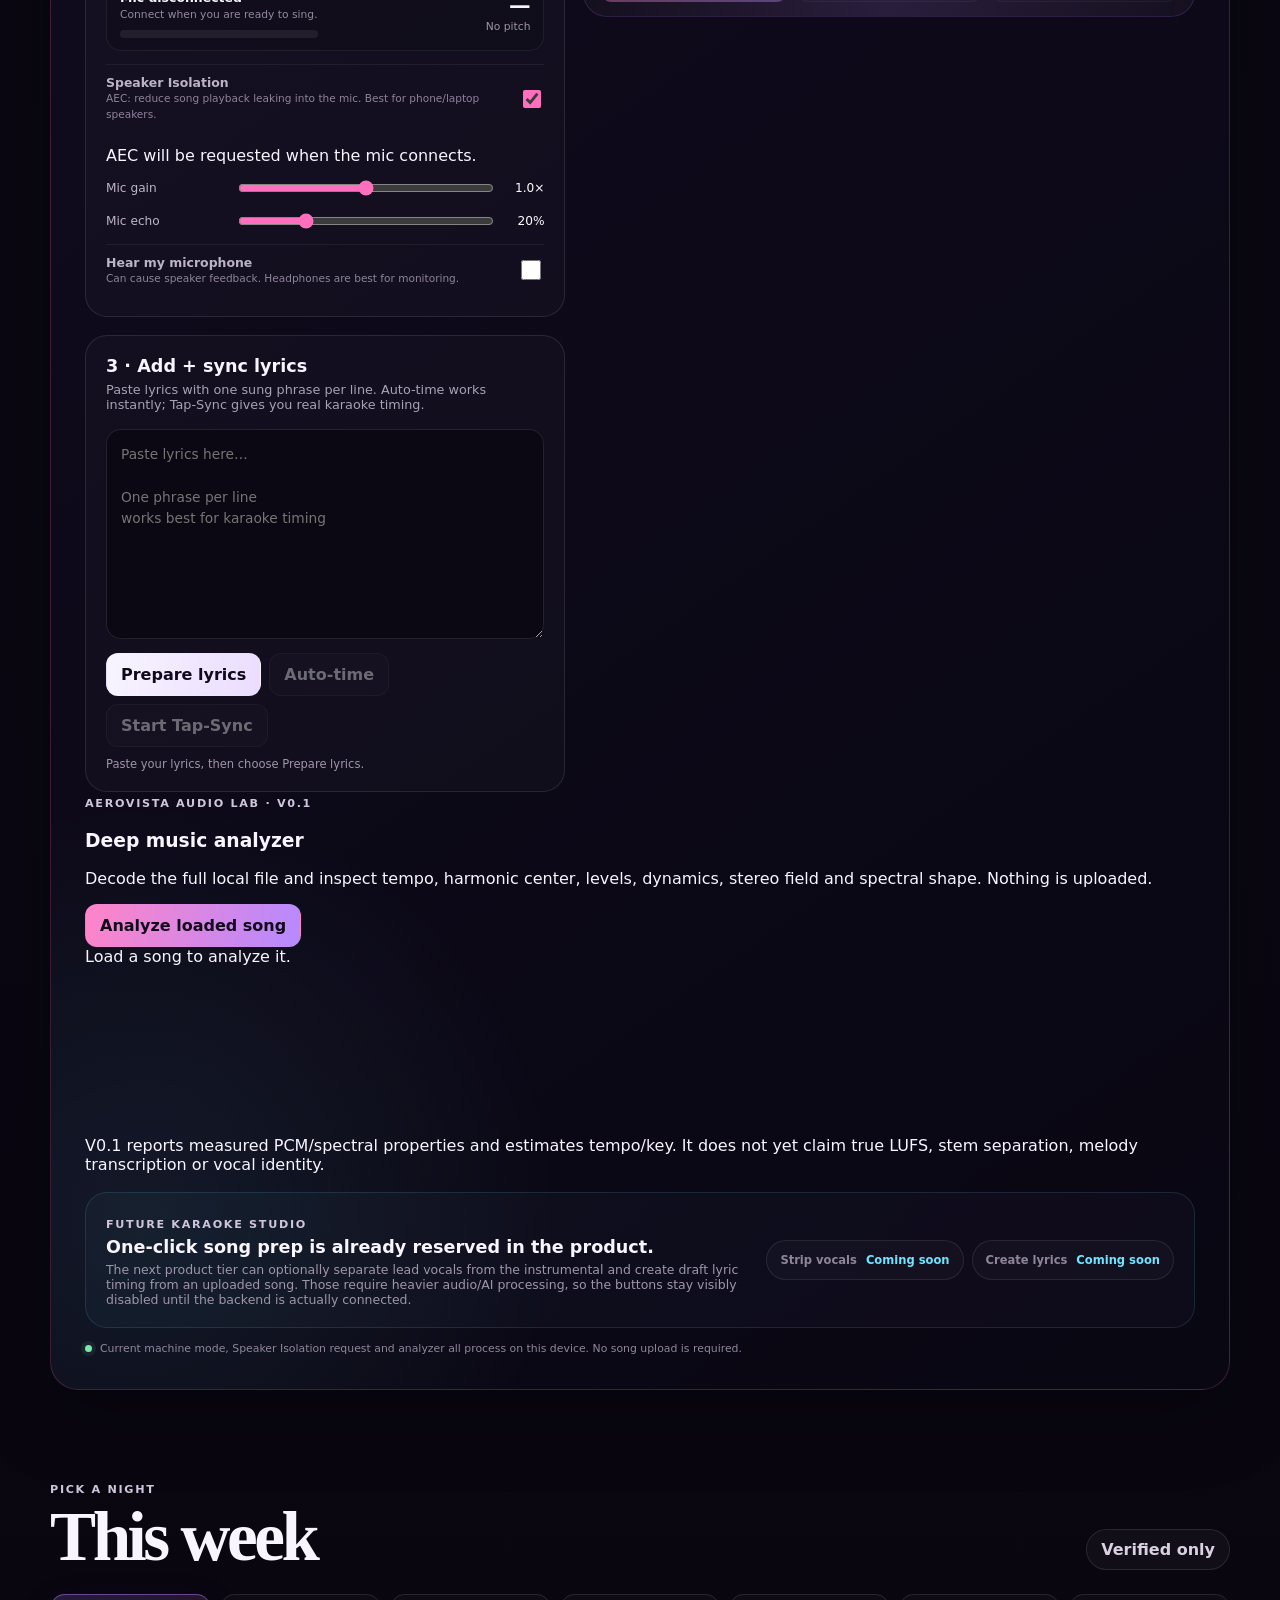
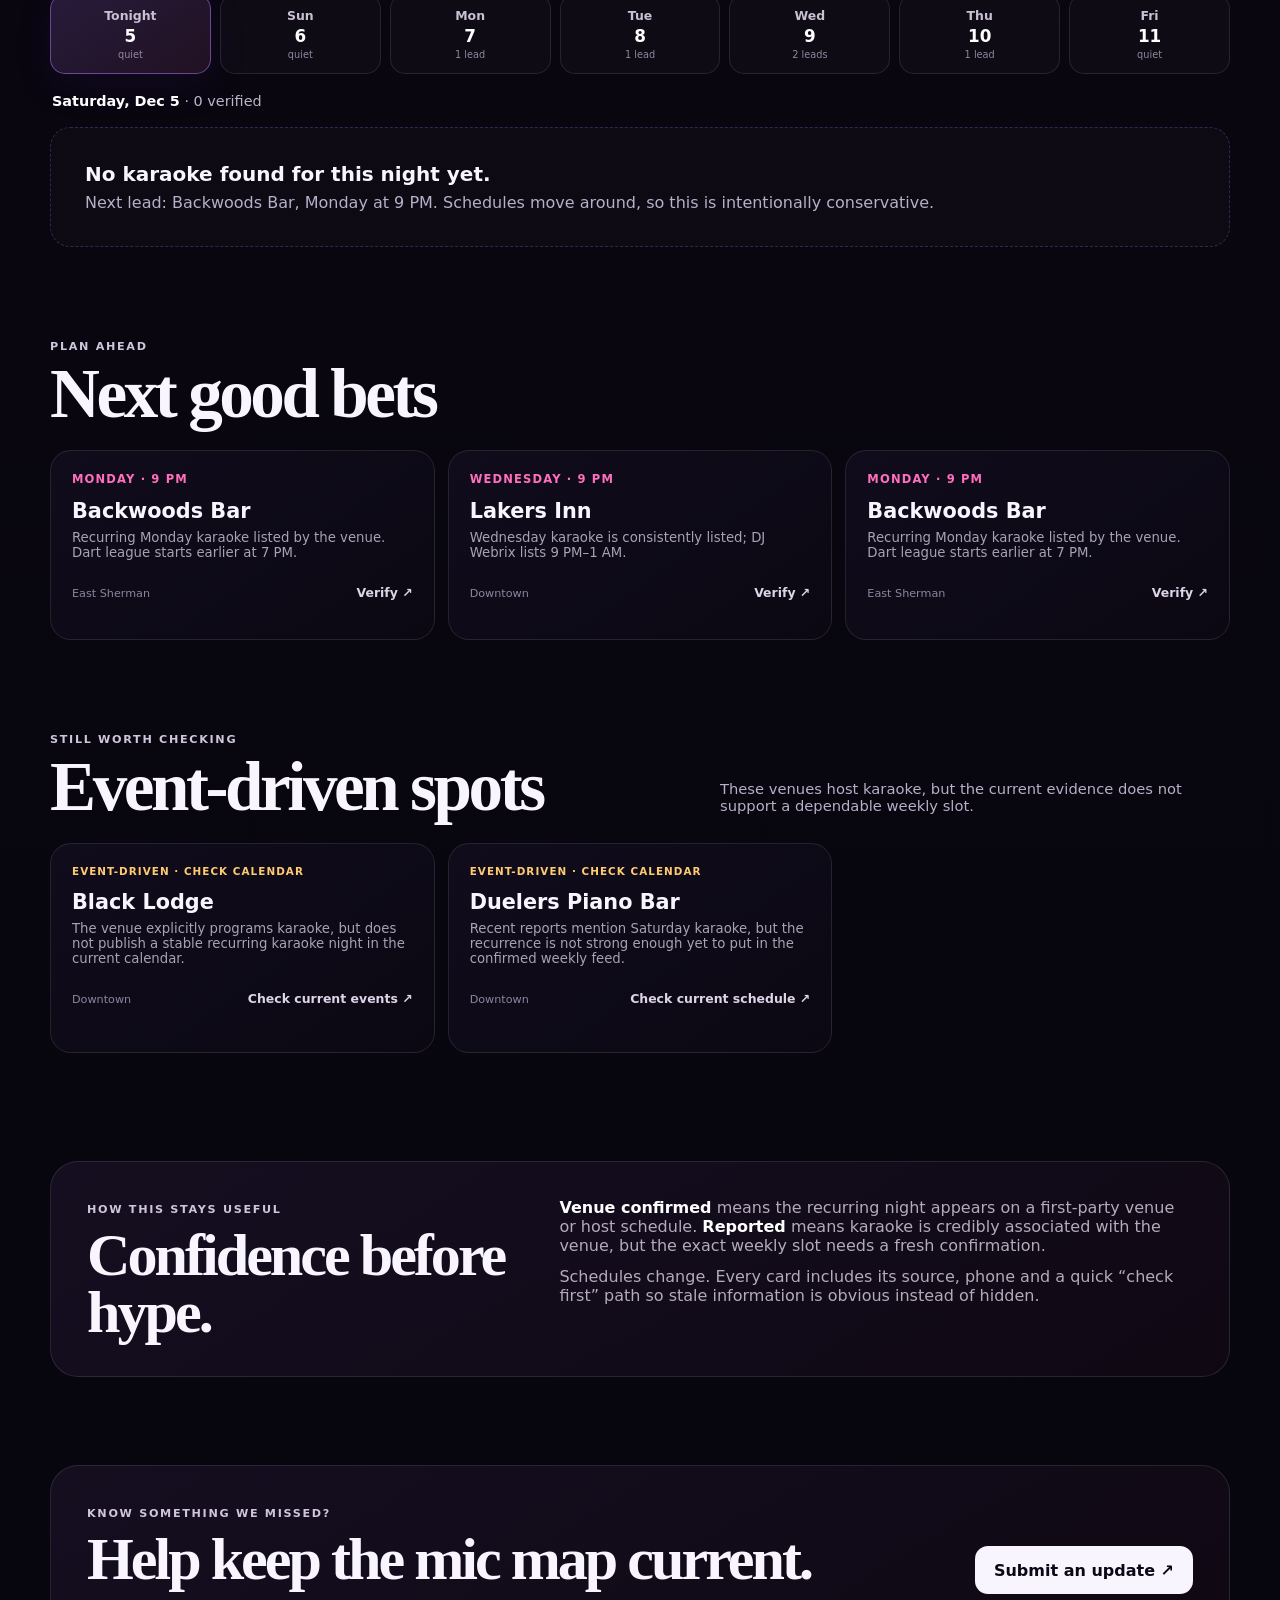
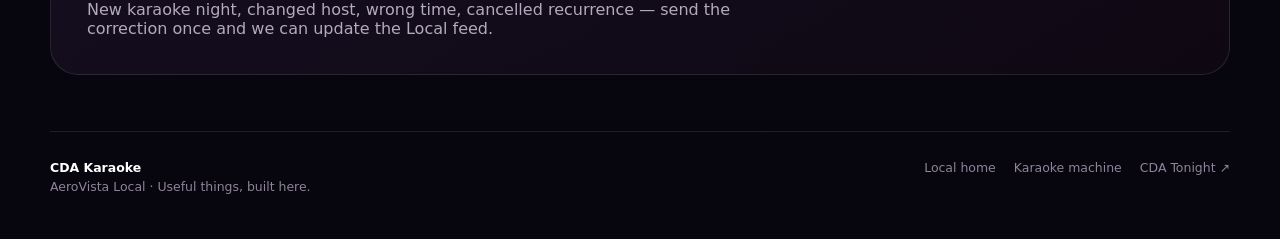
==== commit bdbdd095: "feat: add speaker isolation controls and deep music analyzer UI" ====
--- a/karaoke/index.html
+++ b/karaoke/index.html
@@ -92,16 +92,18 @@
 
         <section class="machine-panel" aria-labelledby="micSetupTitle">
           <h3 id="micSetupTitle">2 · Connect your mic</h3>
-          <p class="panel-copy">Live input meter + pitch detection. Headphones are strongly recommended if you enable mic monitoring.</p>
+          <p class="panel-copy">Live input meter + pitch detection. Speaker Isolation asks the browser to cancel music coming back through the phone or laptop speakers.</p>
           <div class="control-stack">
             <div class="mic-actions"><button id="micConnect" class="machine-btn primary" type="button">Connect microphone</button></div>
             <div class="mic-status">
               <div class="mic-status-main"><strong id="micState">Mic disconnected</strong><span id="micStateDetail">Connect when you are ready to sing.</span><div class="level-shell"><div id="micLevelBar" class="level-bar"></div></div></div>
               <div class="pitch-readout"><strong id="pitchValue">—</strong><span id="noteValue">No pitch</span></div>
             </div>
+            <label class="switch-row" for="speakerIsolation"><span><strong>Speaker Isolation</strong><br><span class="warning-note">AEC: reduce song playback leaking into the mic. Best for phone/laptop speakers.</span></span><input id="speakerIsolation" type="checkbox" checked /></label>
+            <div id="aecStatus" class="aec-status">AEC will be requested when the mic connects.</div>
             <label class="range-row" for="micGain"><span>Mic gain</span><input id="micGain" type="range" min="0" max="2" value="1" step="0.05" /><output id="micGainOut">1.0×</output></label>
             <label class="range-row" for="echoAmount"><span>Mic echo</span><input id="echoAmount" type="range" min="0" max="0.8" value="0.2" step="0.01" /><output id="echoAmountOut">20%</output></label>
-            <label class="switch-row" for="monitorToggle"><span><strong>Hear my microphone</strong><br><span class="warning-note">Can cause speaker feedback. Use headphones.</span></span><input id="monitorToggle" type="checkbox" /></label>
+            <label class="switch-row" for="monitorToggle"><span><strong>Hear my microphone</strong><br><span class="warning-note">Can cause speaker feedback. Headphones are best for monitoring.</span></span><input id="monitorToggle" type="checkbox" /></label>
           </div>
         </section>
 
@@ -122,6 +124,18 @@
         </section>
       </div>
 
+      <section class="analyzer-panel" id="musicAnalyzer" aria-labelledby="analyzerTitle">
+        <div class="analyzer-head">
+          <div><span class="eyebrow">AeroVista Audio Lab · V0.1</span><h3 id="analyzerTitle">Deep music analyzer</h3><p>Decode the full local file and inspect tempo, harmonic center, levels, dynamics, stereo field and spectral shape. Nothing is uploaded.</p></div>
+          <button id="analyzeSong" class="machine-btn hot" type="button">Analyze loaded song</button>
+        </div>
+        <div id="analyzeStatus" class="analyze-status" aria-live="polite">Load a song to analyze it.</div>
+        <canvas id="analysisCanvas" class="analysis-canvas" aria-label="Song energy timeline"></canvas>
+        <div id="analysisResults" class="analysis-grid"></div>
+        <div id="analysisReadiness" class="analysis-readiness"></div>
+        <p class="analysis-note">V0.1 reports measured PCM/spectral properties and estimates tempo/key. It does not yet claim true LUFS, stem separation, melody transcription or vocal identity.</p>
+      </section>
+
       <div class="future-studio">
         <div>
           <span class="eyebrow">Future Karaoke Studio</span>
@@ -133,7 +147,7 @@
           <button class="future-chip" type="button" disabled>Create lyrics <span>Coming soon</span></button>
         </div>
       </div>
-      <div class="privacy-line">Current machine mode processes your uploaded song and microphone locally in the browser.</div>
+      <div class="privacy-line">Current machine mode, Speaker Isolation request and analyzer all process on this device. No song upload is required.</div>
     </section>
 
     <section class="section" id="schedule">
@@ -183,5 +197,6 @@
   <script src="data.js"></script>
   <script src="app.js"></script>
   <script src="machine.js"></script>
+  <script src="analyzer.js"></script>
 </body>
-</html>
+</html>
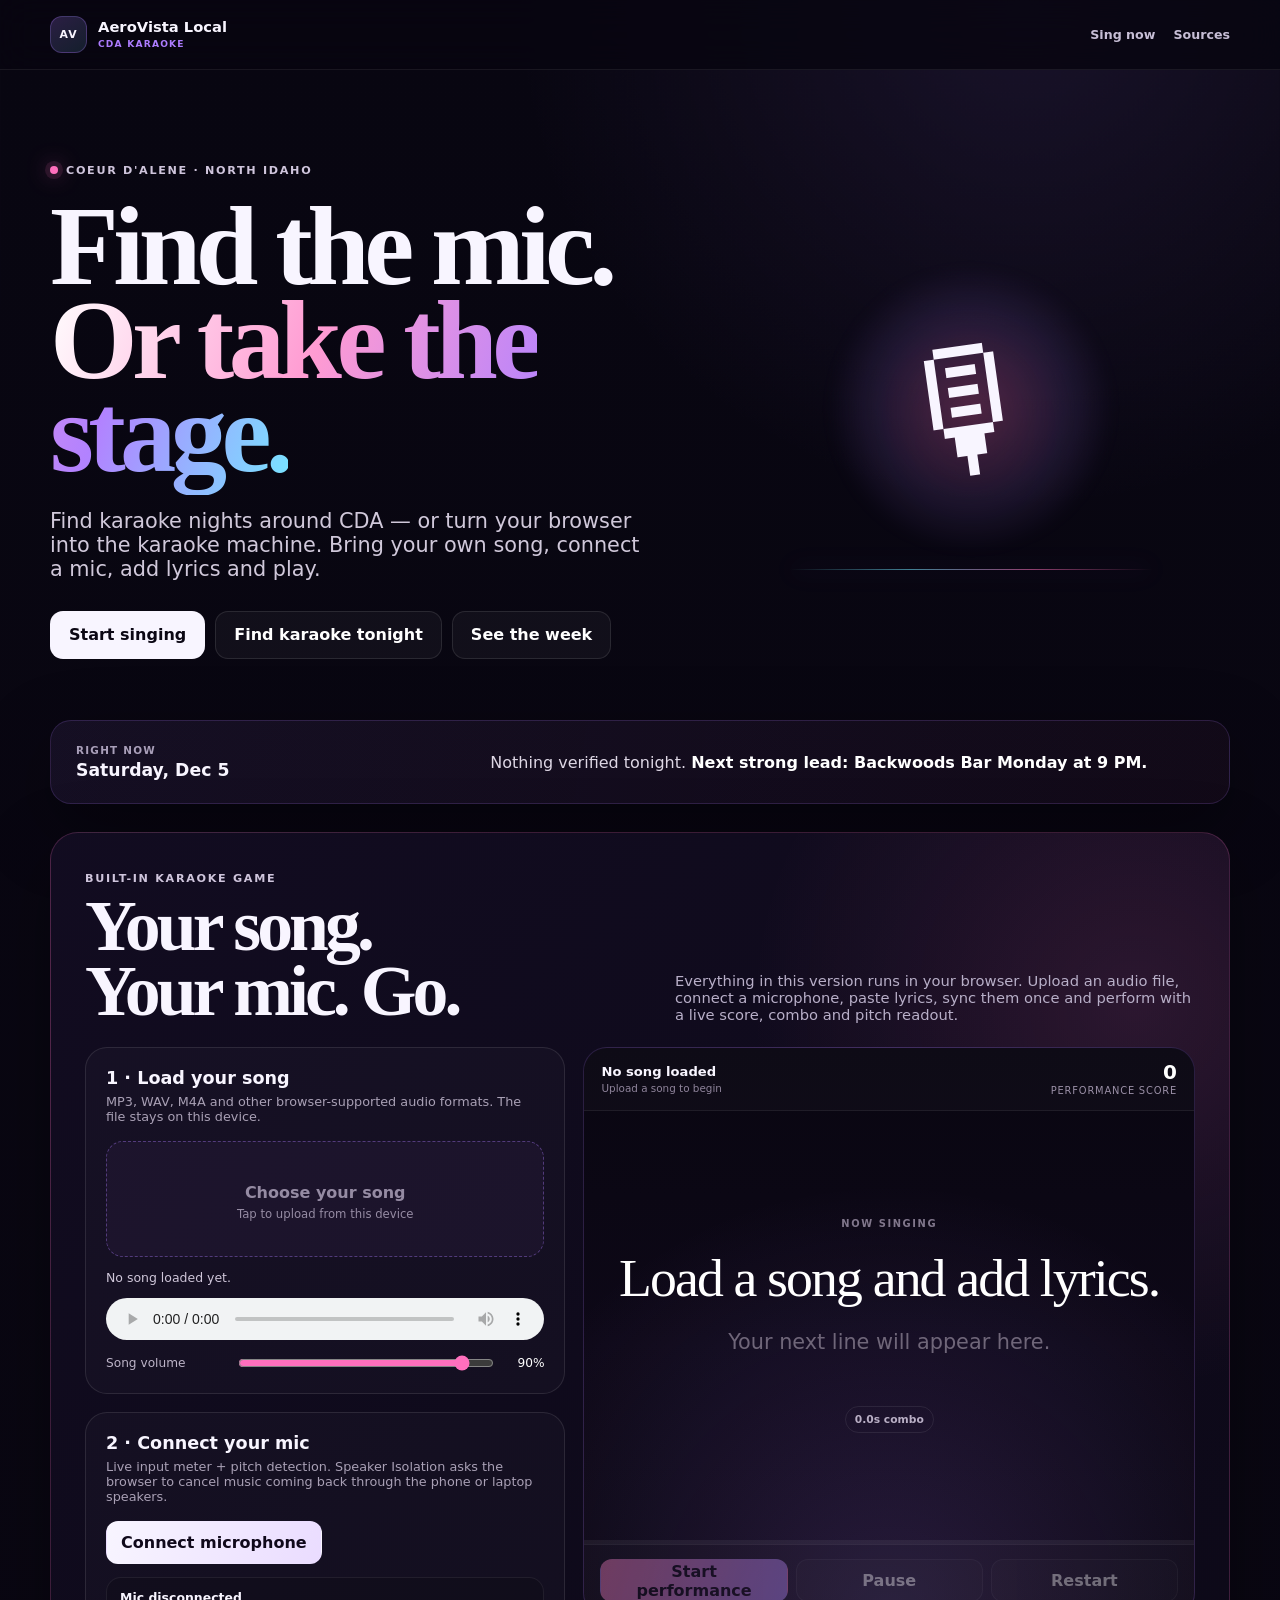
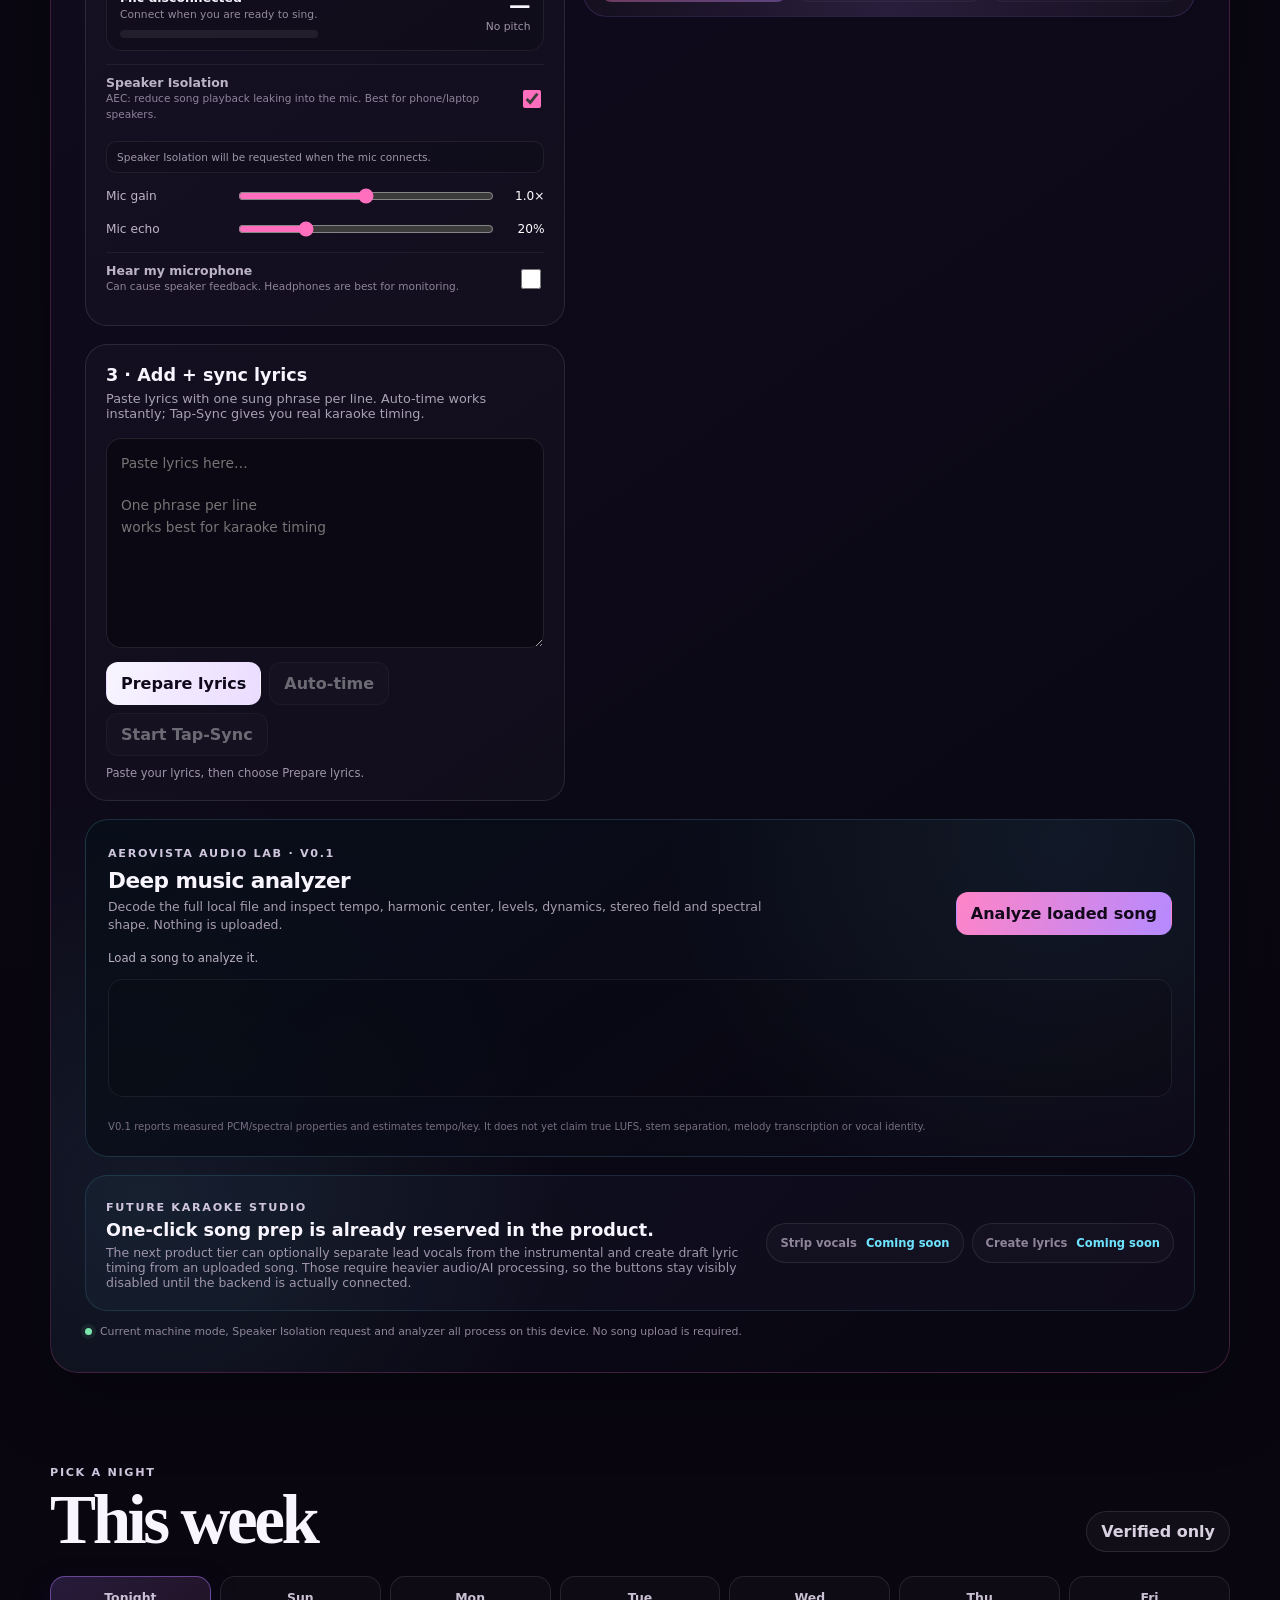
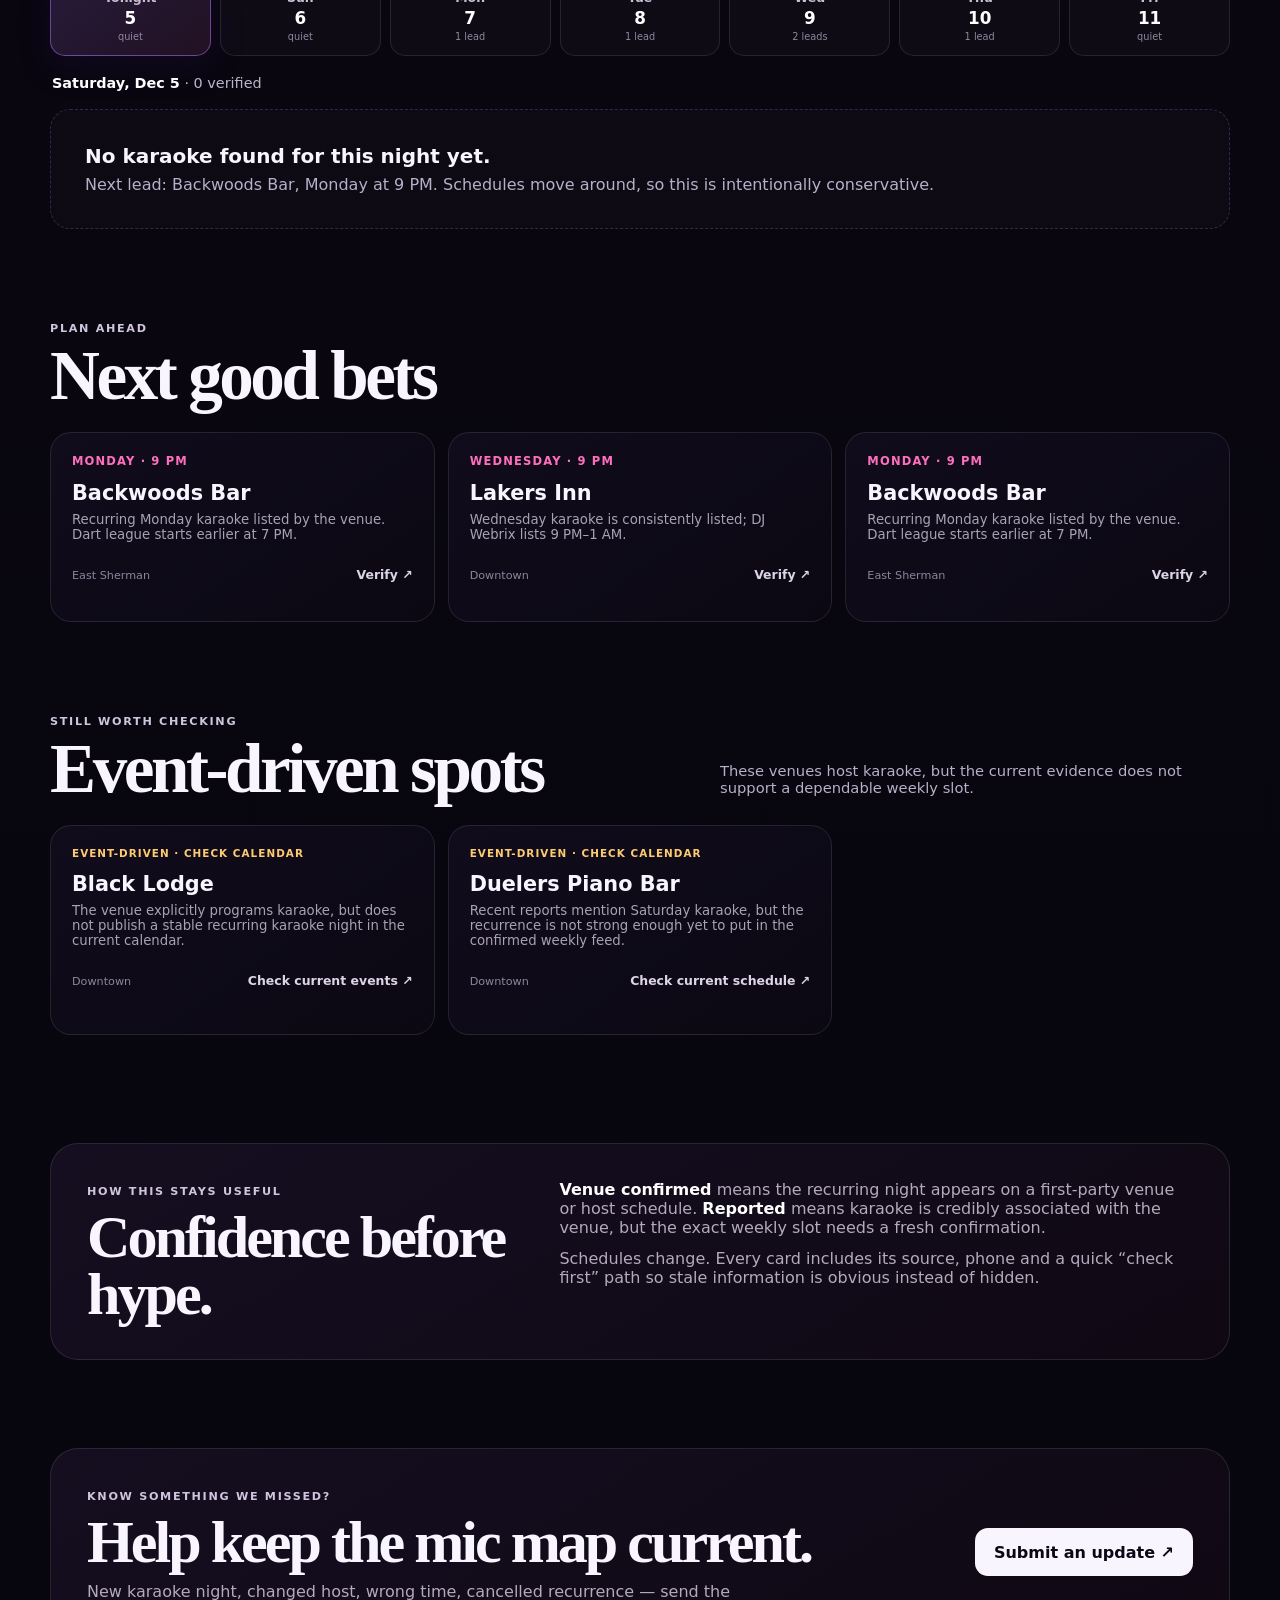
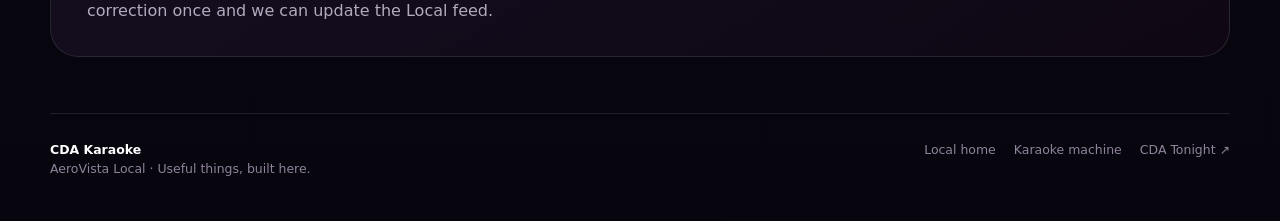
==== commit 1774c735: "chore: wire analyzer styles and AEC bootstrap" ====
--- a/karaoke/index.html
+++ b/karaoke/index.html
@@ -12,6 +12,7 @@
   <link rel="icon" href="icon.svg" type="image/svg+xml" />
   <link rel="stylesheet" href="styles.css" />
   <link rel="stylesheet" href="machine.css" />
+  <link rel="stylesheet" href="analyzer.css" />
   <title>CDA Karaoke — Find the mic or take the stage</title>
 </head>
 <body>
@@ -196,6 +197,7 @@
 
   <script src="data.js"></script>
   <script src="app.js"></script>
+  <script src="aec.js"></script>
   <script src="machine.js"></script>
   <script src="analyzer.js"></script>
 </body>
--- a/karaoke/analyzer.css
+++ b/karaoke/analyzer.css
@@ -0,0 +1,4 @@
+.aec-status{margin-top:-5px;padding:8px 10px;border-radius:10px;border:1px solid rgba(255,255,255,.07);background:rgba(0,0,0,.12);color:#9f95aa;font-size:.66rem;line-height:1.4}.aec-status[data-state="active"]{color:var(--green);border-color:rgba(123,231,173,.18);background:rgba(123,231,173,.04)}.aec-status[data-state="unavailable"]{color:var(--amber);border-color:rgba(255,203,112,.16)}.aec-status[data-state="raw"]{color:var(--cyan)}
+.analyzer-panel{margin-top:18px;border:1px solid rgba(111,228,255,.16);border-radius:23px;padding:22px;background:radial-gradient(circle at 88% 5%,rgba(111,228,255,.07),transparent 25rem),linear-gradient(145deg,rgba(7,16,25,.72),rgba(13,8,23,.88))}.analyzer-head{display:flex;align-items:end;justify-content:space-between;gap:24px}.analyzer-head h3{margin:7px 0 5px;font-size:1.35rem;letter-spacing:-.025em}.analyzer-head p{margin:0;max-width:690px;color:#a79daf;font-size:.78rem;line-height:1.5}.analyze-status{margin:16px 0 11px;color:#b9afc4;font-size:.73rem;min-height:1.4em}.analysis-canvas{display:block;width:100%;height:118px;border:1px solid rgba(255,255,255,.07);border-radius:15px;overflow:hidden;background:rgba(0,0,0,.12)}.analysis-grid{display:grid;grid-template-columns:repeat(4,minmax(0,1fr));gap:9px;margin-top:11px}.analysis-card{min-width:0;border:1px solid rgba(255,255,255,.075);border-radius:14px;padding:12px;background:rgba(255,255,255,.025)}.analysis-card span{display:block;color:#837990;text-transform:uppercase;letter-spacing:.09em;font-weight:900;font-size:.58rem}.analysis-card strong{display:block;margin:6px 0 3px;font-size:1.12rem;white-space:nowrap;overflow:hidden;text-overflow:ellipsis}.analysis-card small{display:block;color:#9d93a8;font-size:.63rem;line-height:1.35}.analysis-readiness{display:flex;justify-content:space-between;gap:18px;align-items:center;margin-top:11px;padding:11px 13px;border-radius:13px;border:1px solid rgba(123,231,173,.13);background:rgba(123,231,173,.035)}.analysis-readiness:empty{display:none}.analysis-readiness strong{font-size:.78rem;color:#dff8ea}.analysis-readiness span{font-size:.67rem;color:#91a49a;text-align:right}.analysis-note{margin:11px 0 0;color:#776e82;font-size:.63rem;line-height:1.5}
+@media(max-width:860px){.analysis-grid{grid-template-columns:repeat(2,minmax(0,1fr))}.analyzer-head{align-items:start}.analysis-readiness{align-items:start;flex-direction:column}.analysis-readiness span{text-align:left}}
+@media(max-width:560px){.analyzer-panel{padding:16px}.analyzer-head{display:block}.analyzer-head .machine-btn{width:100%;margin-top:14px}.analysis-grid{grid-template-columns:1fr 1fr}.analysis-card strong{font-size:1rem}}
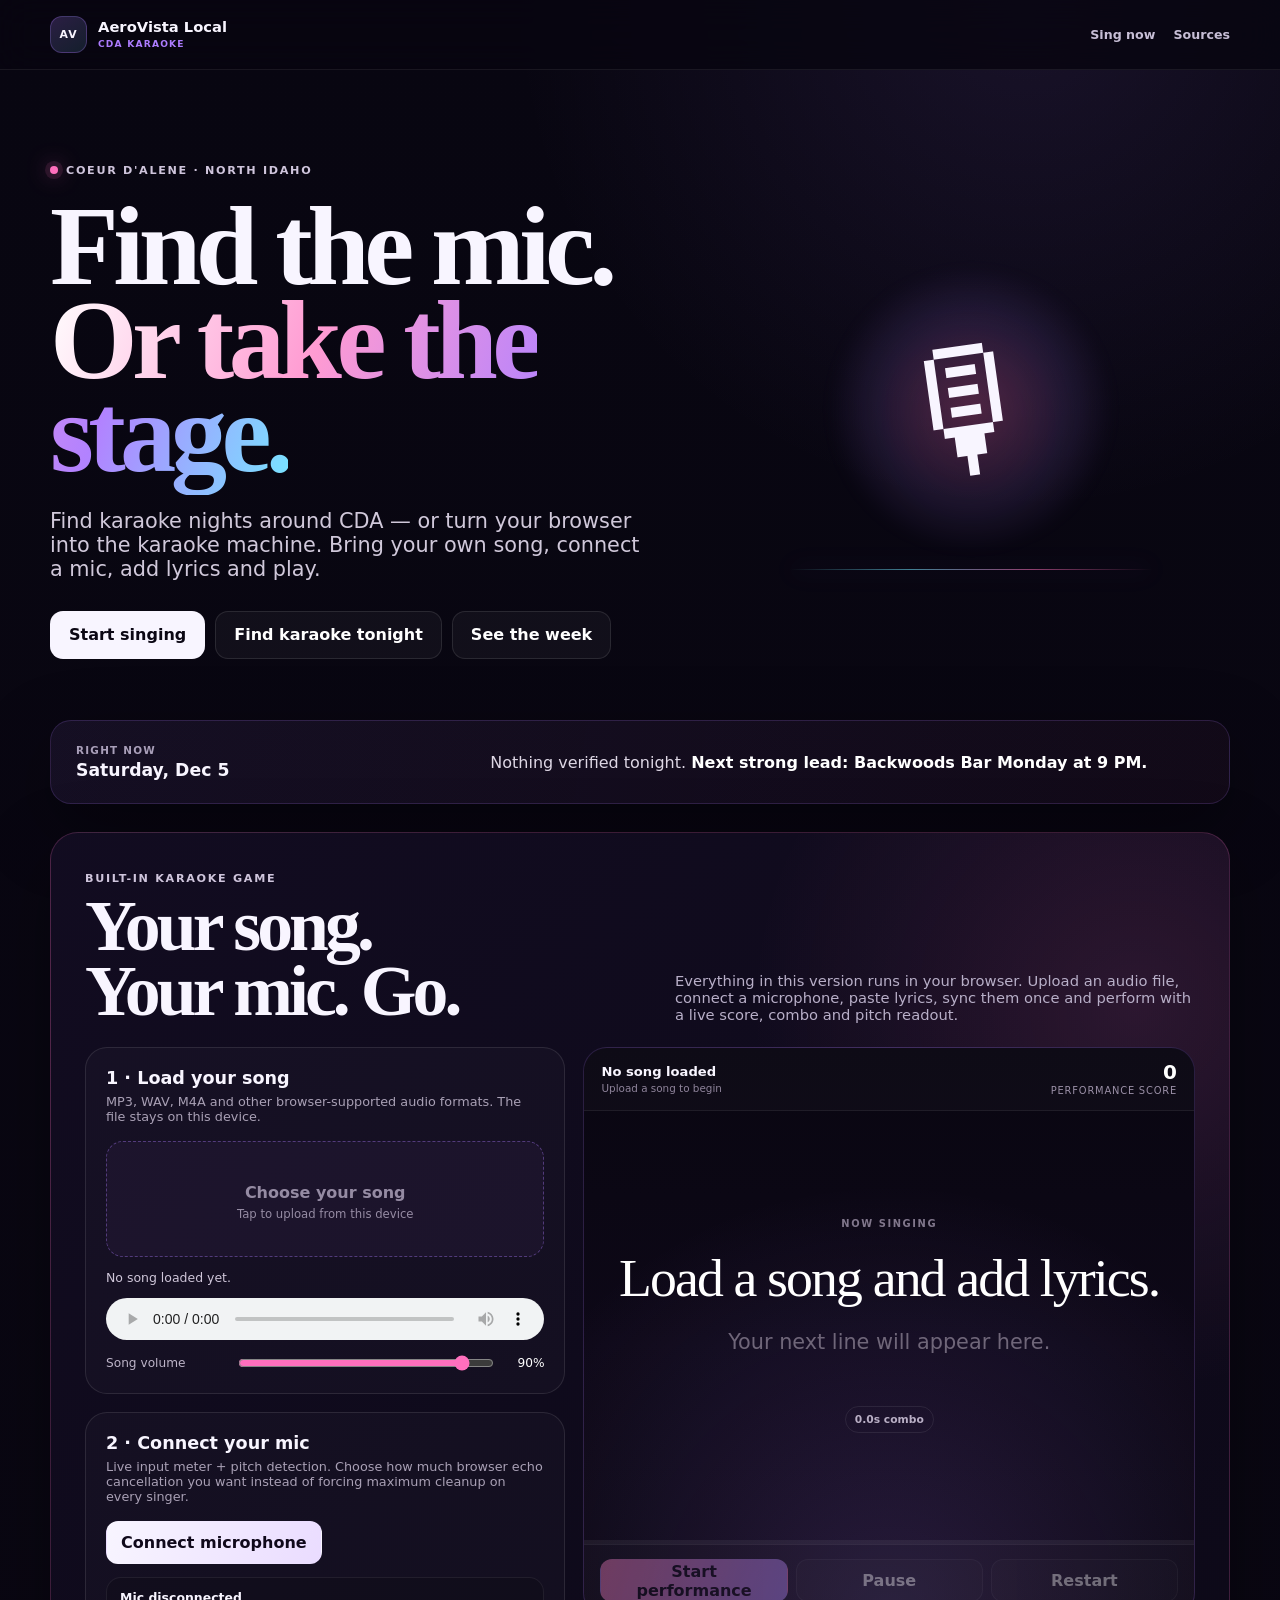
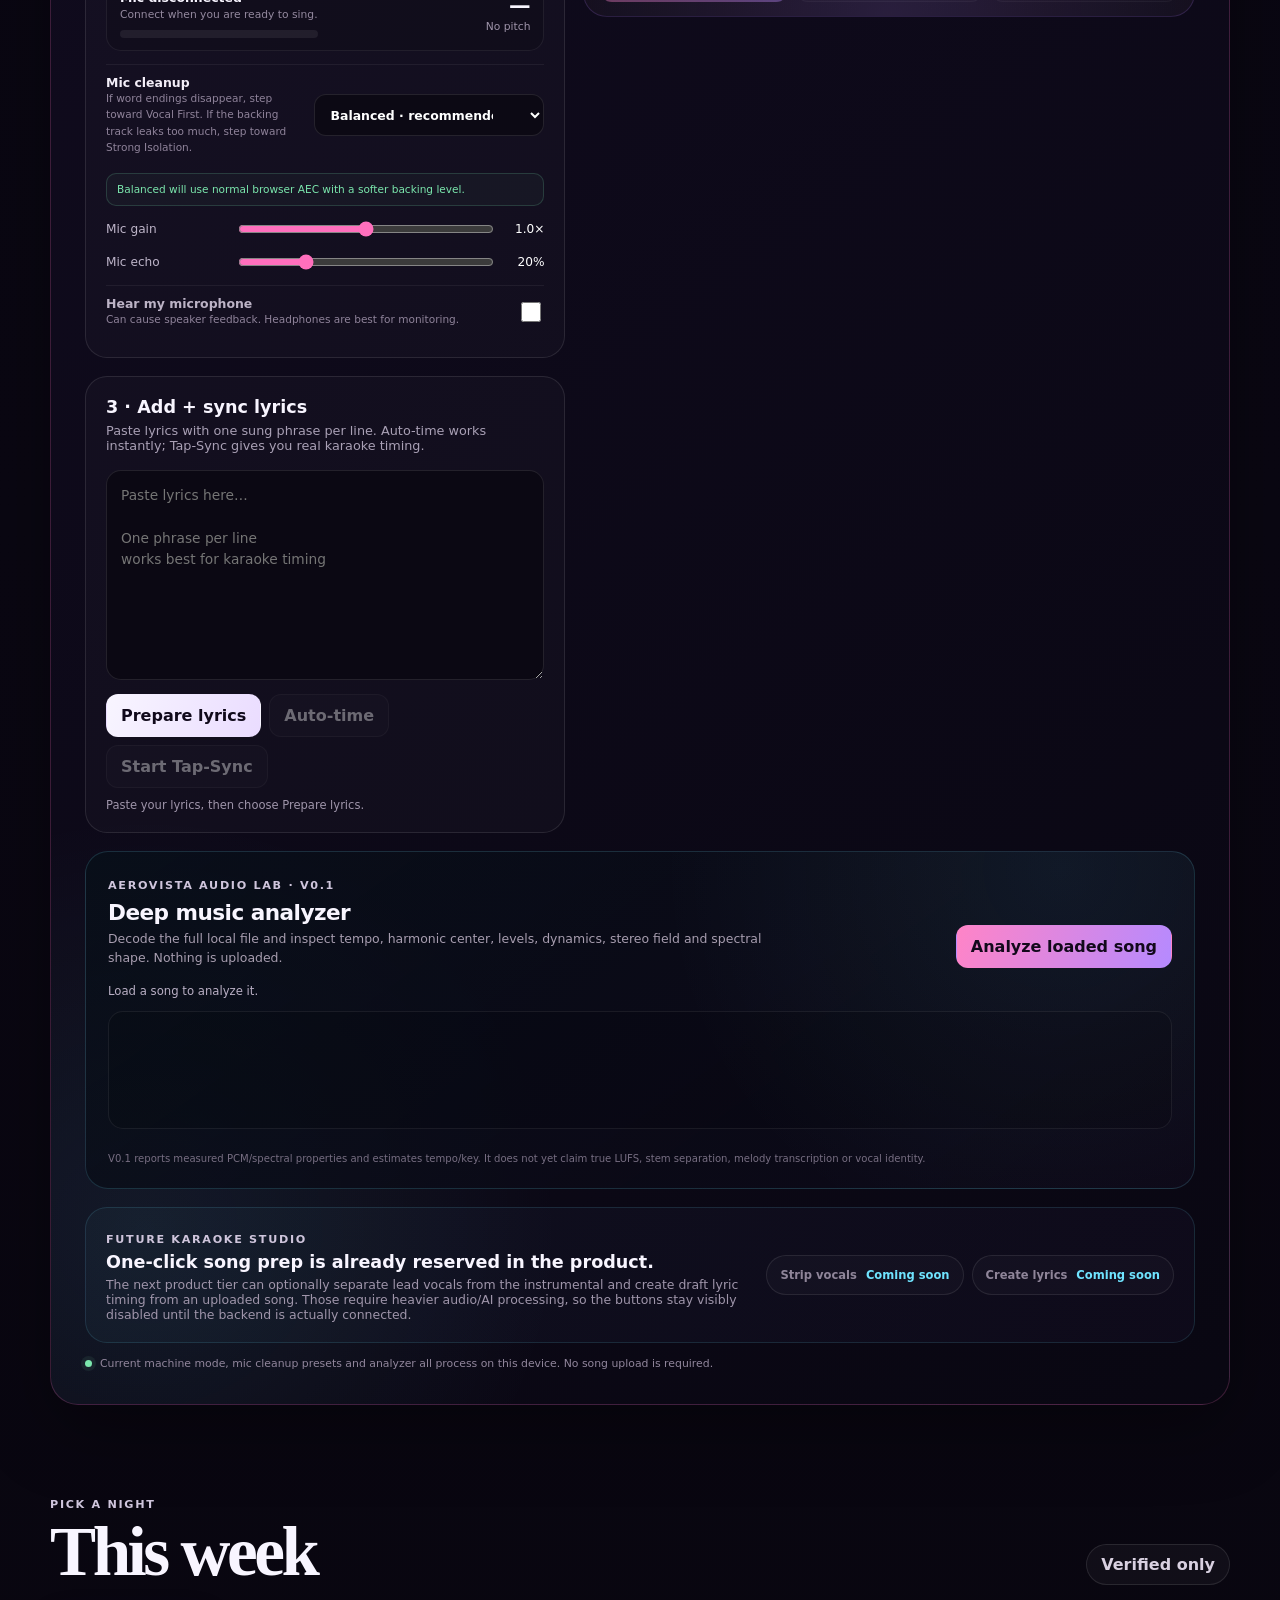
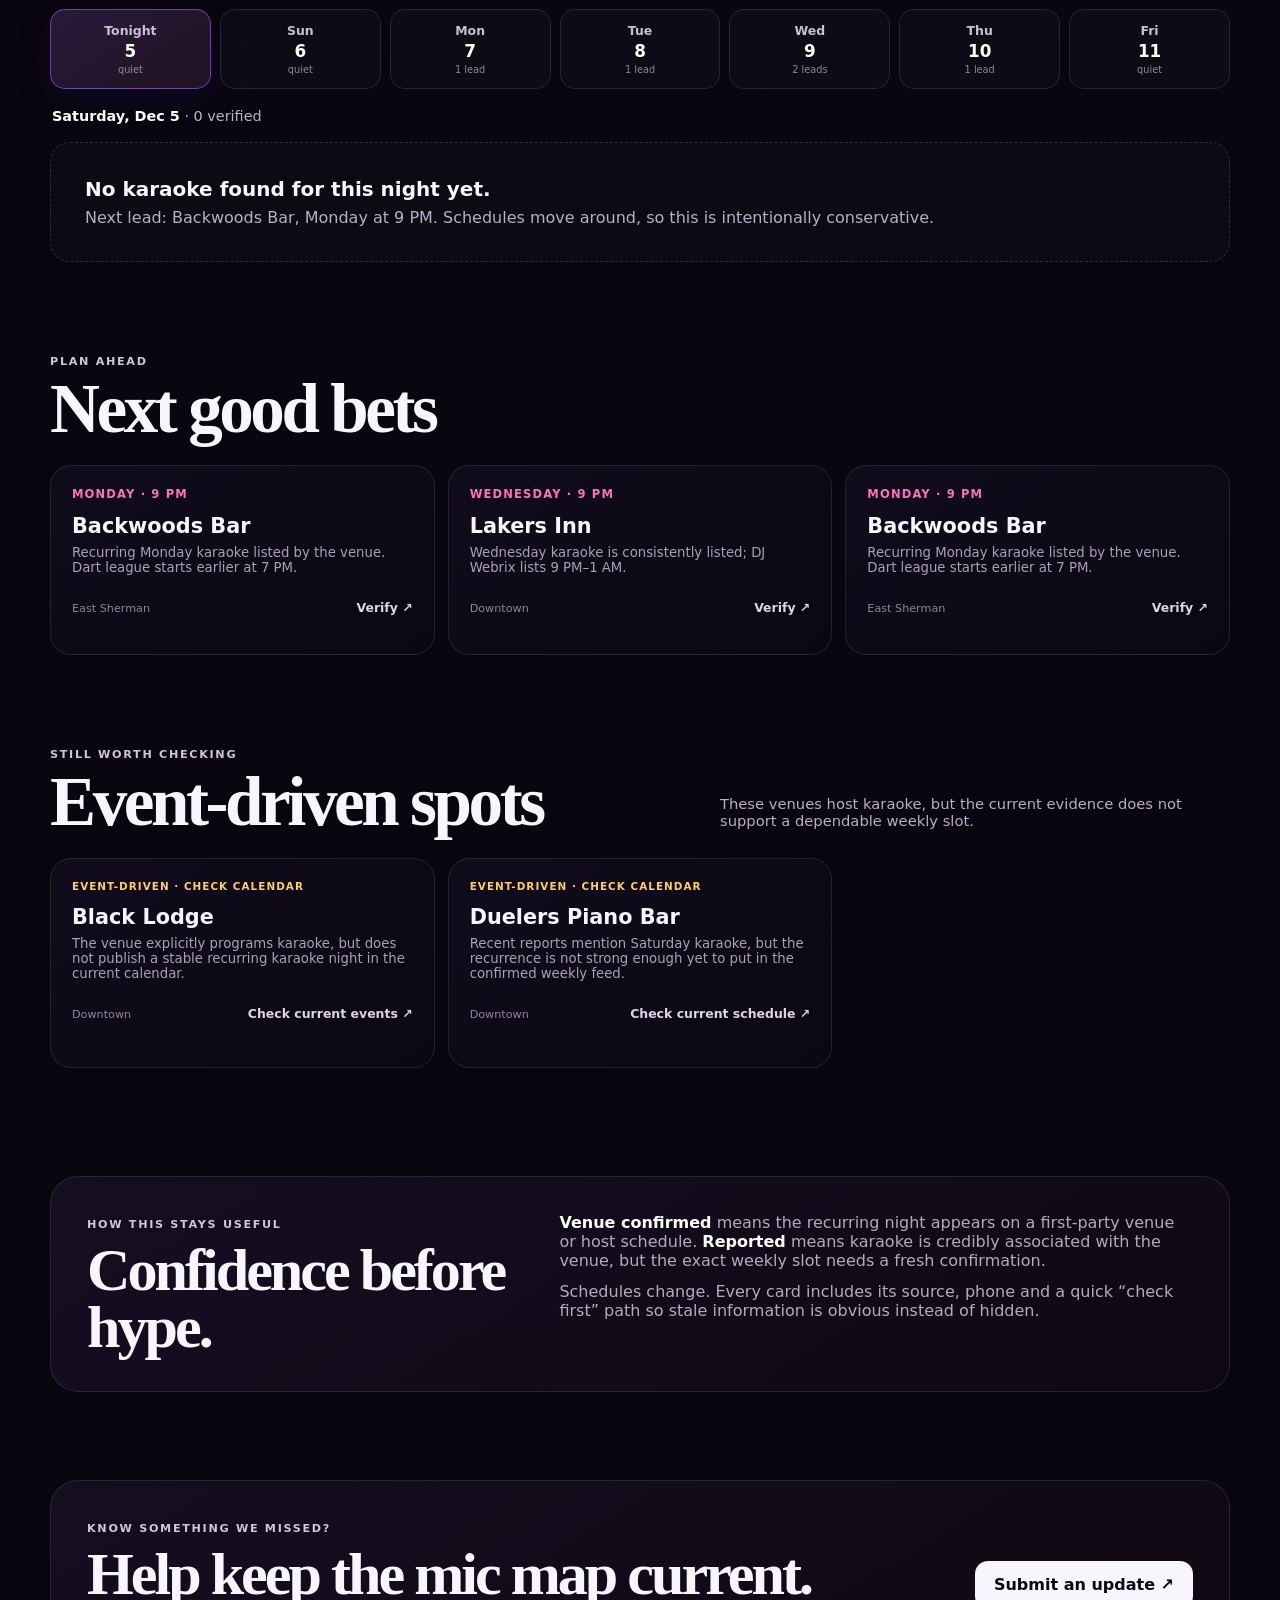
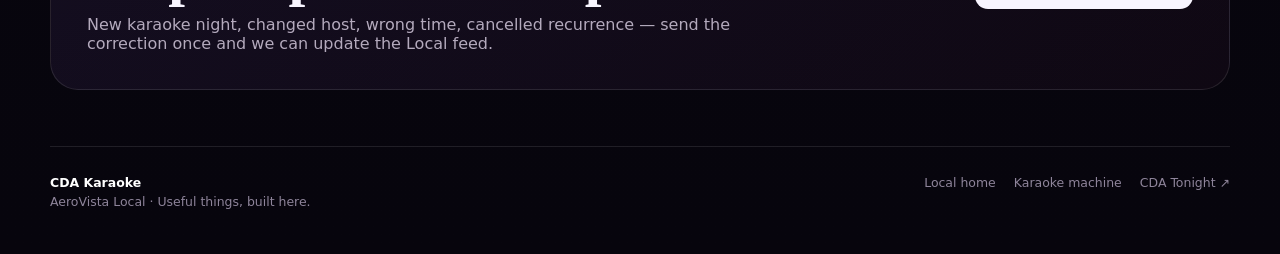
==== commit daeb786c: "feat: soften speaker isolation with mic cleanup presets" ====
--- a/karaoke/index.html
+++ b/karaoke/index.html
@@ -93,15 +93,22 @@
 
         <section class="machine-panel" aria-labelledby="micSetupTitle">
           <h3 id="micSetupTitle">2 · Connect your mic</h3>
-          <p class="panel-copy">Live input meter + pitch detection. Speaker Isolation asks the browser to cancel music coming back through the phone or laptop speakers.</p>
+          <p class="panel-copy">Live input meter + pitch detection. Choose how much browser echo cancellation you want instead of forcing maximum cleanup on every singer.</p>
           <div class="control-stack">
             <div class="mic-actions"><button id="micConnect" class="machine-btn primary" type="button">Connect microphone</button></div>
             <div class="mic-status">
               <div class="mic-status-main"><strong id="micState">Mic disconnected</strong><span id="micStateDetail">Connect when you are ready to sing.</span><div class="level-shell"><div id="micLevelBar" class="level-bar"></div></div></div>
               <div class="pitch-readout"><strong id="pitchValue">—</strong><span id="noteValue">No pitch</span></div>
             </div>
-            <label class="switch-row" for="speakerIsolation"><span><strong>Speaker Isolation</strong><br><span class="warning-note">AEC: reduce song playback leaking into the mic. Best for phone/laptop speakers.</span></span><input id="speakerIsolation" type="checkbox" checked /></label>
-            <div id="aecStatus" class="aec-status">AEC will be requested when the mic connects.</div>
+            <label class="mic-mode-row" for="speakerMode">
+              <span><strong>Mic cleanup</strong><br><span class="warning-note">If word endings disappear, step toward Vocal First. If the backing track leaks too much, step toward Strong Isolation.</span></span>
+              <select id="speakerMode">
+                <option value="vocal">Vocal First · preserve words</option>
+                <option value="balanced" selected>Balanced · recommended</option>
+                <option value="strong">Strong Isolation · max AEC</option>
+              </select>
+            </label>
+            <div id="aecStatus" class="aec-status">Balanced will use normal browser AEC with a softer backing level.</div>
             <label class="range-row" for="micGain"><span>Mic gain</span><input id="micGain" type="range" min="0" max="2" value="1" step="0.05" /><output id="micGainOut">1.0×</output></label>
             <label class="range-row" for="echoAmount"><span>Mic echo</span><input id="echoAmount" type="range" min="0" max="0.8" value="0.2" step="0.01" /><output id="echoAmountOut">20%</output></label>
             <label class="switch-row" for="monitorToggle"><span><strong>Hear my microphone</strong><br><span class="warning-note">Can cause speaker feedback. Headphones are best for monitoring.</span></span><input id="monitorToggle" type="checkbox" /></label>
@@ -148,7 +155,7 @@
           <button class="future-chip" type="button" disabled>Create lyrics <span>Coming soon</span></button>
         </div>
       </div>
-      <div class="privacy-line">Current machine mode, Speaker Isolation request and analyzer all process on this device. No song upload is required.</div>
+      <div class="privacy-line">Current machine mode, mic cleanup presets and analyzer all process on this device. No song upload is required.</div>
     </section>
 
     <section class="section" id="schedule">
--- a/karaoke/analyzer.css
+++ b/karaoke/analyzer.css
@@ -1,4 +1,5 @@
-.aec-status{margin-top:-5px;padding:8px 10px;border-radius:10px;border:1px solid rgba(255,255,255,.07);background:rgba(0,0,0,.12);color:#9f95aa;font-size:.66rem;line-height:1.4}.aec-status[data-state="active"]{color:var(--green);border-color:rgba(123,231,173,.18);background:rgba(123,231,173,.04)}.aec-status[data-state="unavailable"]{color:var(--amber);border-color:rgba(255,203,112,.16)}.aec-status[data-state="raw"]{color:var(--cyan)}
+.mic-mode-row{display:grid;grid-template-columns:1fr minmax(180px,230px);gap:12px;align-items:center;padding:10px 0;border-top:1px solid rgba(255,255,255,.06);font-size:.78rem;color:#bcb3c6}.mic-mode-row>span{min-width:0}.mic-mode-row strong{color:#f3eef8}.mic-mode-row select{width:100%;min-height:42px;border:1px solid rgba(255,255,255,.1);border-radius:12px;background:#0c0914;color:white;padding:0 34px 0 11px;font:inherit;font-weight:800;outline:none}.mic-mode-row select:focus{border-color:rgba(173,124,255,.55);box-shadow:0 0 0 3px rgba(173,124,255,.08)}
+.aec-status{margin-top:-5px;padding:8px 10px;border-radius:10px;border:1px solid rgba(255,255,255,.07);background:rgba(0,0,0,.12);color:#9f95aa;font-size:.66rem;line-height:1.4}.aec-status[data-state="active"],.aec-status[data-state="balanced"]{color:var(--green);border-color:rgba(123,231,173,.18);background:rgba(123,231,173,.04)}.aec-status[data-state="unavailable"]{color:var(--amber);border-color:rgba(255,203,112,.16)}.aec-status[data-state="raw"],.aec-status[data-state="vocal"]{color:var(--cyan);border-color:rgba(111,228,255,.16);background:rgba(111,228,255,.035)}.aec-status[data-state="strong"]{color:#ff9bd2;border-color:rgba(255,111,189,.18);background:rgba(255,111,189,.035)}
 .analyzer-panel{margin-top:18px;border:1px solid rgba(111,228,255,.16);border-radius:23px;padding:22px;background:radial-gradient(circle at 88% 5%,rgba(111,228,255,.07),transparent 25rem),linear-gradient(145deg,rgba(7,16,25,.72),rgba(13,8,23,.88))}.analyzer-head{display:flex;align-items:end;justify-content:space-between;gap:24px}.analyzer-head h3{margin:7px 0 5px;font-size:1.35rem;letter-spacing:-.025em}.analyzer-head p{margin:0;max-width:690px;color:#a79daf;font-size:.78rem;line-height:1.5}.analyze-status{margin:16px 0 11px;color:#b9afc4;font-size:.73rem;min-height:1.4em}.analysis-canvas{display:block;width:100%;height:118px;border:1px solid rgba(255,255,255,.07);border-radius:15px;overflow:hidden;background:rgba(0,0,0,.12)}.analysis-grid{display:grid;grid-template-columns:repeat(4,minmax(0,1fr));gap:9px;margin-top:11px}.analysis-card{min-width:0;border:1px solid rgba(255,255,255,.075);border-radius:14px;padding:12px;background:rgba(255,255,255,.025)}.analysis-card span{display:block;color:#837990;text-transform:uppercase;letter-spacing:.09em;font-weight:900;font-size:.58rem}.analysis-card strong{display:block;margin:6px 0 3px;font-size:1.12rem;white-space:nowrap;overflow:hidden;text-overflow:ellipsis}.analysis-card small{display:block;color:#9d93a8;font-size:.63rem;line-height:1.35}.analysis-readiness{display:flex;justify-content:space-between;gap:18px;align-items:center;margin-top:11px;padding:11px 13px;border-radius:13px;border:1px solid rgba(123,231,173,.13);background:rgba(123,231,173,.035)}.analysis-readiness:empty{display:none}.analysis-readiness strong{font-size:.78rem;color:#dff8ea}.analysis-readiness span{font-size:.67rem;color:#91a49a;text-align:right}.analysis-note{margin:11px 0 0;color:#776e82;font-size:.63rem;line-height:1.5}
 @media(max-width:860px){.analysis-grid{grid-template-columns:repeat(2,minmax(0,1fr))}.analyzer-head{align-items:start}.analysis-readiness{align-items:start;flex-direction:column}.analysis-readiness span{text-align:left}}
-@media(max-width:560px){.analyzer-panel{padding:16px}.analyzer-head{display:block}.analyzer-head .machine-btn{width:100%;margin-top:14px}.analysis-grid{grid-template-columns:1fr 1fr}.analysis-card strong{font-size:1rem}}
+@media(max-width:560px){.mic-mode-row{grid-template-columns:1fr}.analyzer-panel{padding:16px}.analyzer-head{display:block}.analyzer-head .machine-btn{width:100%;margin-top:14px}.analysis-grid{grid-template-columns:1fr 1fr}.analysis-card strong{font-size:1rem}}
